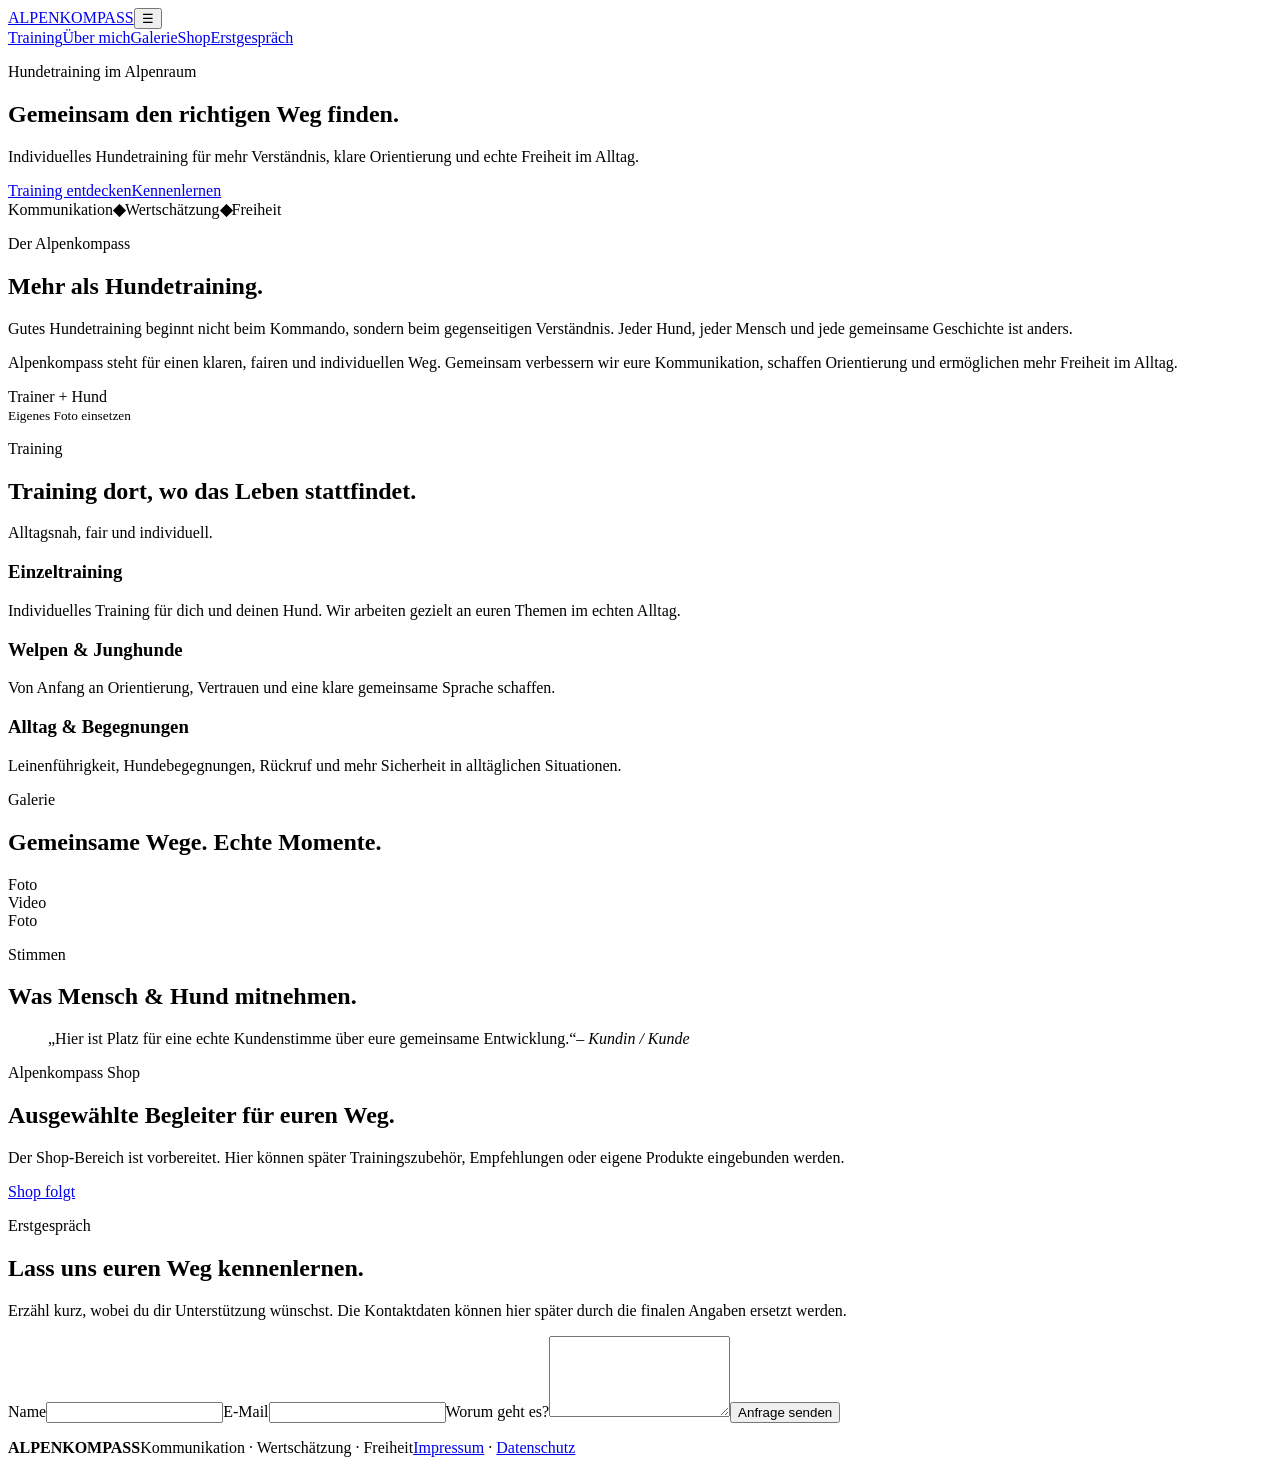
==== index.html @ e0ca1b4e "Initial Alpenkompass website" ====
<!doctype html><html lang="de"><head><meta charset="utf-8"><meta name="viewport" content="width=device-width,initial-scale=1"><title>Alpenkompass Hundetraining</title><meta name="description" content="Individuelles Hundetraining im Alpenraum – Kommunikation, Wertschätzung und Freiheit."><link rel="stylesheet" href="css/style.css"></head><body><header><a class="brand" href="#start">ALPENKOMPASS</a><button class="menu" aria-label="Menü">☰</button><nav><a href="#training">Training</a><a href="#ueber">Über mich</a><a href="#galerie">Galerie</a><a href="#shop">Shop</a><a class="navcta" href="#kontakt">Erstgespräch</a></nav></header>
<main><section class="hero" id="start"><div><p class="eyebrow">Hundetraining im Alpenraum</p><h1>Gemeinsam den richtigen Weg finden.</h1><p>Individuelles Hundetraining für mehr Verständnis, klare Orientierung und echte Freiheit im Alltag.</p><div class="actions"><a class="btn" href="#training">Training entdecken</a><a class="btn ghost" href="#kontakt">Kennenlernen</a></div></div></section>
<section class="values"><span>Kommunikation</span><b>◆</b><span>Wertschätzung</span><b>◆</b><span>Freiheit</span></section>
<section class="intro" id="ueber"><div><p class="eyebrow">Der Alpenkompass</p><h2>Mehr als Hundetraining.</h2><p>Gutes Hundetraining beginnt nicht beim Kommando, sondern beim gegenseitigen Verständnis. Jeder Hund, jeder Mensch und jede gemeinsame Geschichte ist anders.</p><p>Alpenkompass steht für einen klaren, fairen und individuellen Weg. Gemeinsam verbessern wir eure Kommunikation, schaffen Orientierung und ermöglichen mehr Freiheit im Alltag.</p></div><div class="image placeholder">Trainer + Hund<br><small>Eigenes Foto einsetzen</small></div></section>
<section id="training"><p class="eyebrow">Training</p><h2>Training dort, wo das Leben stattfindet.</h2><p class="lead">Alltagsnah, fair und individuell.</p><div class="cards"><article><h3>Einzeltraining</h3><p>Individuelles Training für dich und deinen Hund. Wir arbeiten gezielt an euren Themen im echten Alltag.</p></article><article><h3>Welpen & Junghunde</h3><p>Von Anfang an Orientierung, Vertrauen und eine klare gemeinsame Sprache schaffen.</p></article><article><h3>Alltag & Begegnungen</h3><p>Leinenführigkeit, Hundebegegnungen, Rückruf und mehr Sicherheit in alltäglichen Situationen.</p></article></div></section>
<section id="galerie" class="dark"><p class="eyebrow">Galerie</p><h2>Gemeinsame Wege. Echte Momente.</h2><div class="gallery"><div class="placeholder">Foto</div><div class="placeholder">Video</div><div class="placeholder">Foto</div></div></section>
<section><p class="eyebrow">Stimmen</p><h2>Was Mensch & Hund mitnehmen.</h2><blockquote>„Hier ist Platz für eine echte Kundenstimme über eure gemeinsame Entwicklung.“<cite>– Kundin / Kunde</cite></blockquote></section>
<section id="shop"><p class="eyebrow">Alpenkompass Shop</p><h2>Ausgewählte Begleiter für euren Weg.</h2><p>Der Shop-Bereich ist vorbereitet. Hier können später Trainingszubehör, Empfehlungen oder eigene Produkte eingebunden werden.</p><a class="btn disabled" href="#shop">Shop folgt</a></section>
<section id="kontakt" class="contact"><div><p class="eyebrow">Erstgespräch</p><h2>Lass uns euren Weg kennenlernen.</h2><p>Erzähl kurz, wobei du dir Unterstützung wünschst. Die Kontaktdaten können hier später durch die finalen Angaben ersetzt werden.</p></div><form id="contact-form"><label>Name<input name="name" required></label><label>E-Mail<input name="email" type="email" required></label><label>Worum geht es?<textarea name="message" rows="5" required></textarea></label><button class="btn" type="submit">Anfrage senden</button><p id="form-status"></p></form></section></main>
<footer><strong>ALPENKOMPASS</strong><span>Kommunikation · Wertschätzung · Freiheit</span><span><a href="#">Impressum</a> · <a href="#">Datenschutz</a></span></footer><script src="js/script.js"></script></body></html>
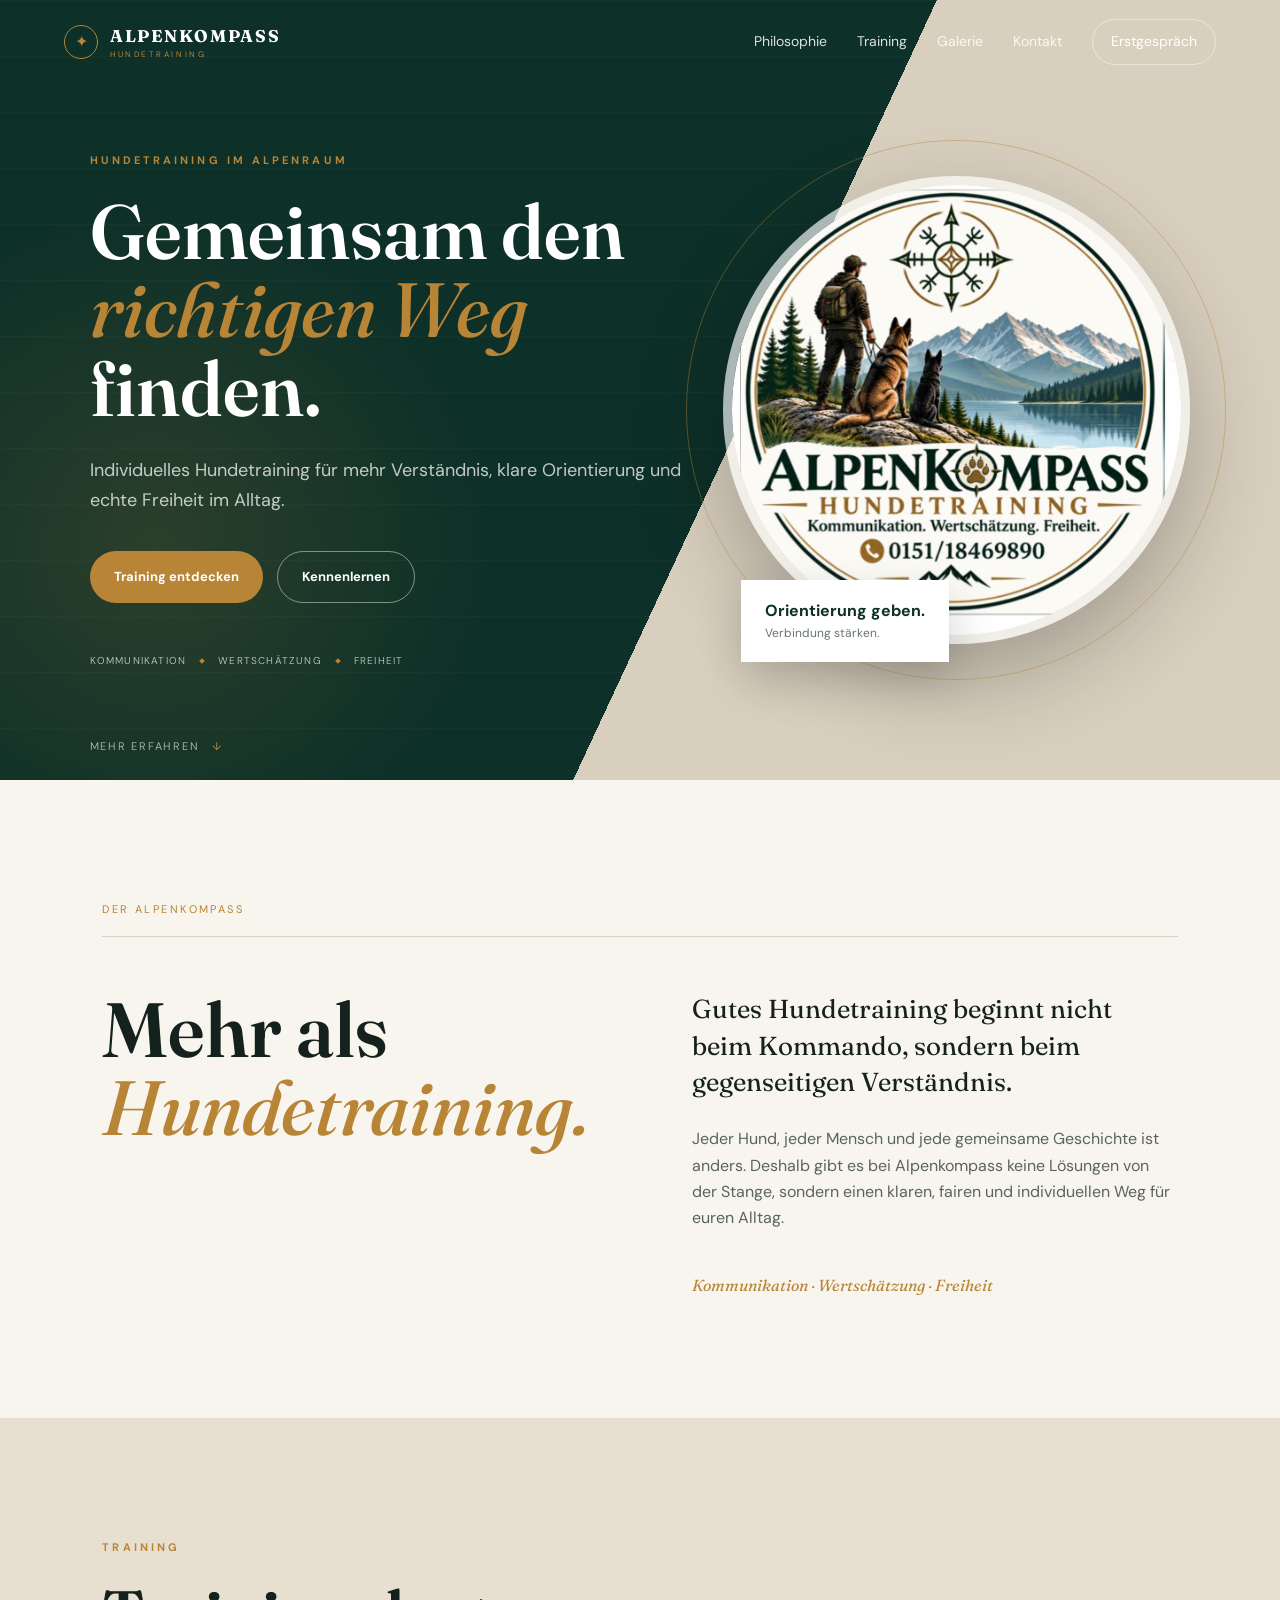
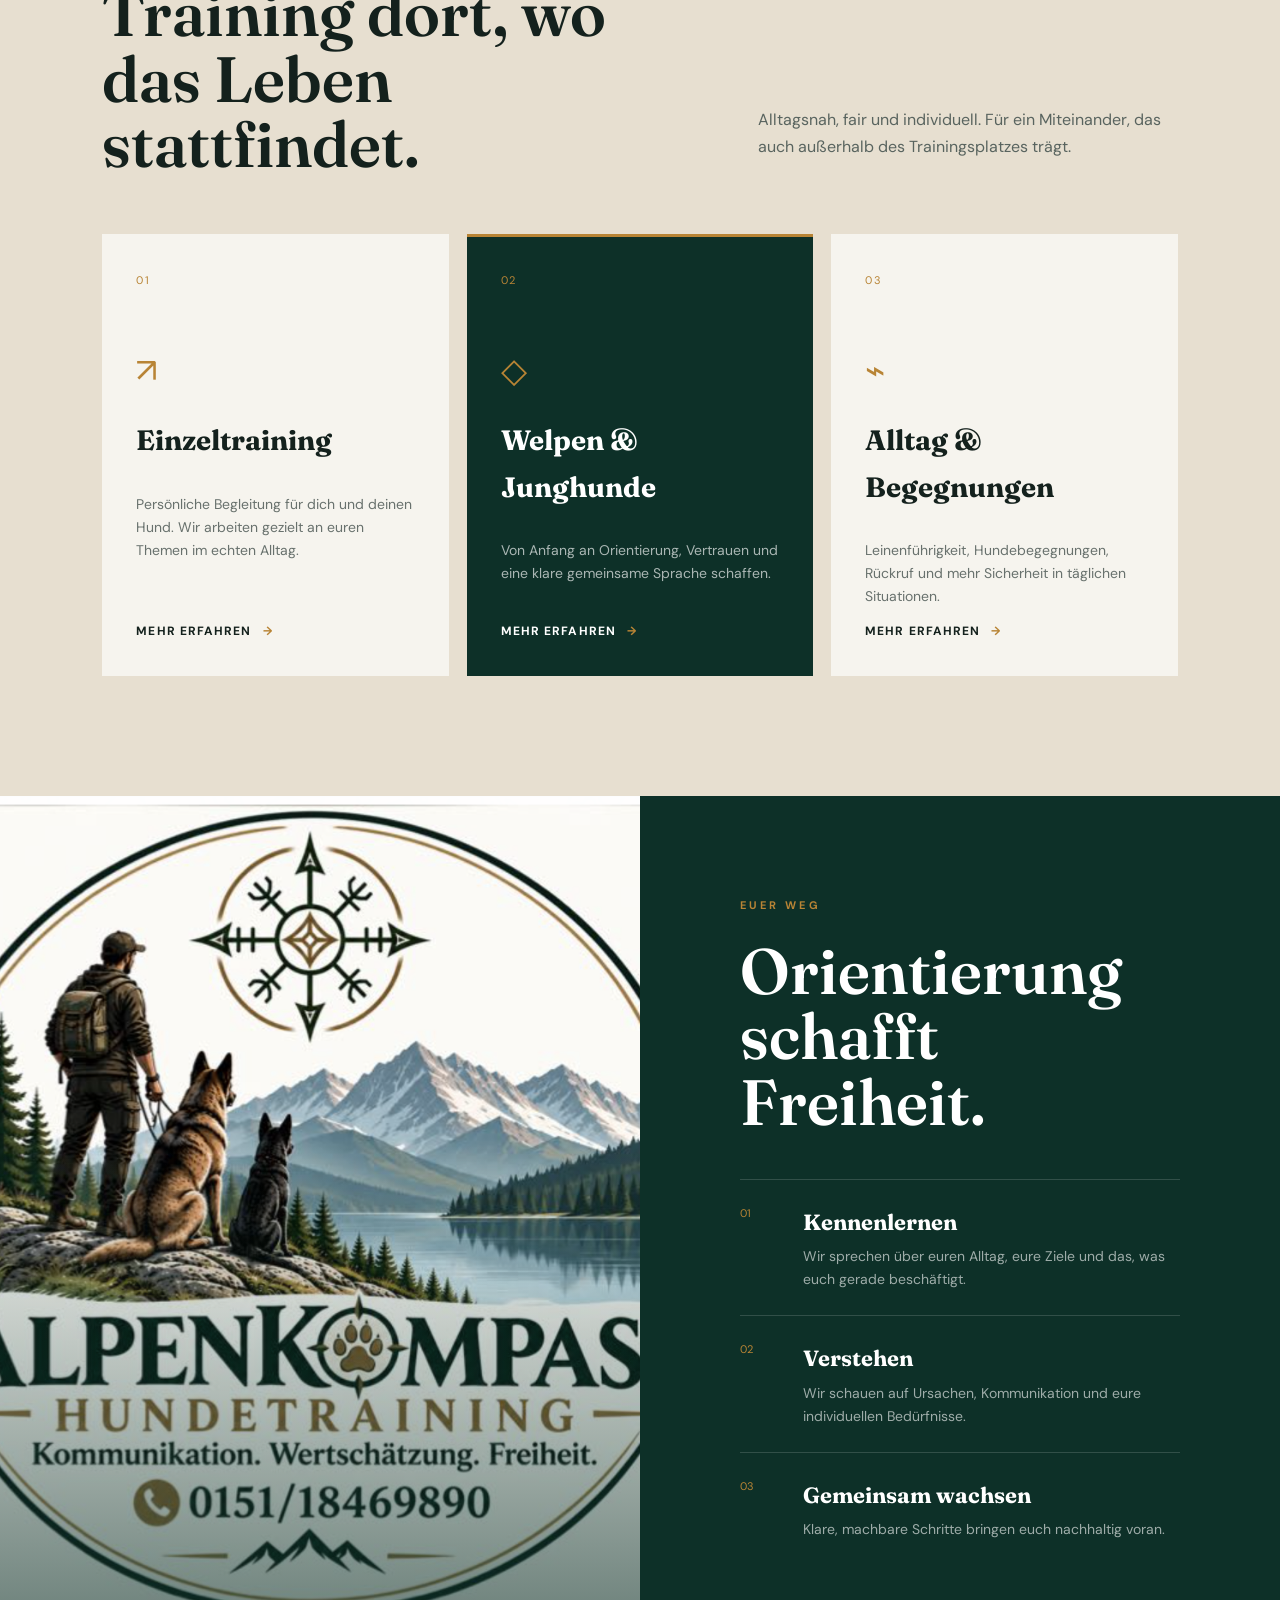
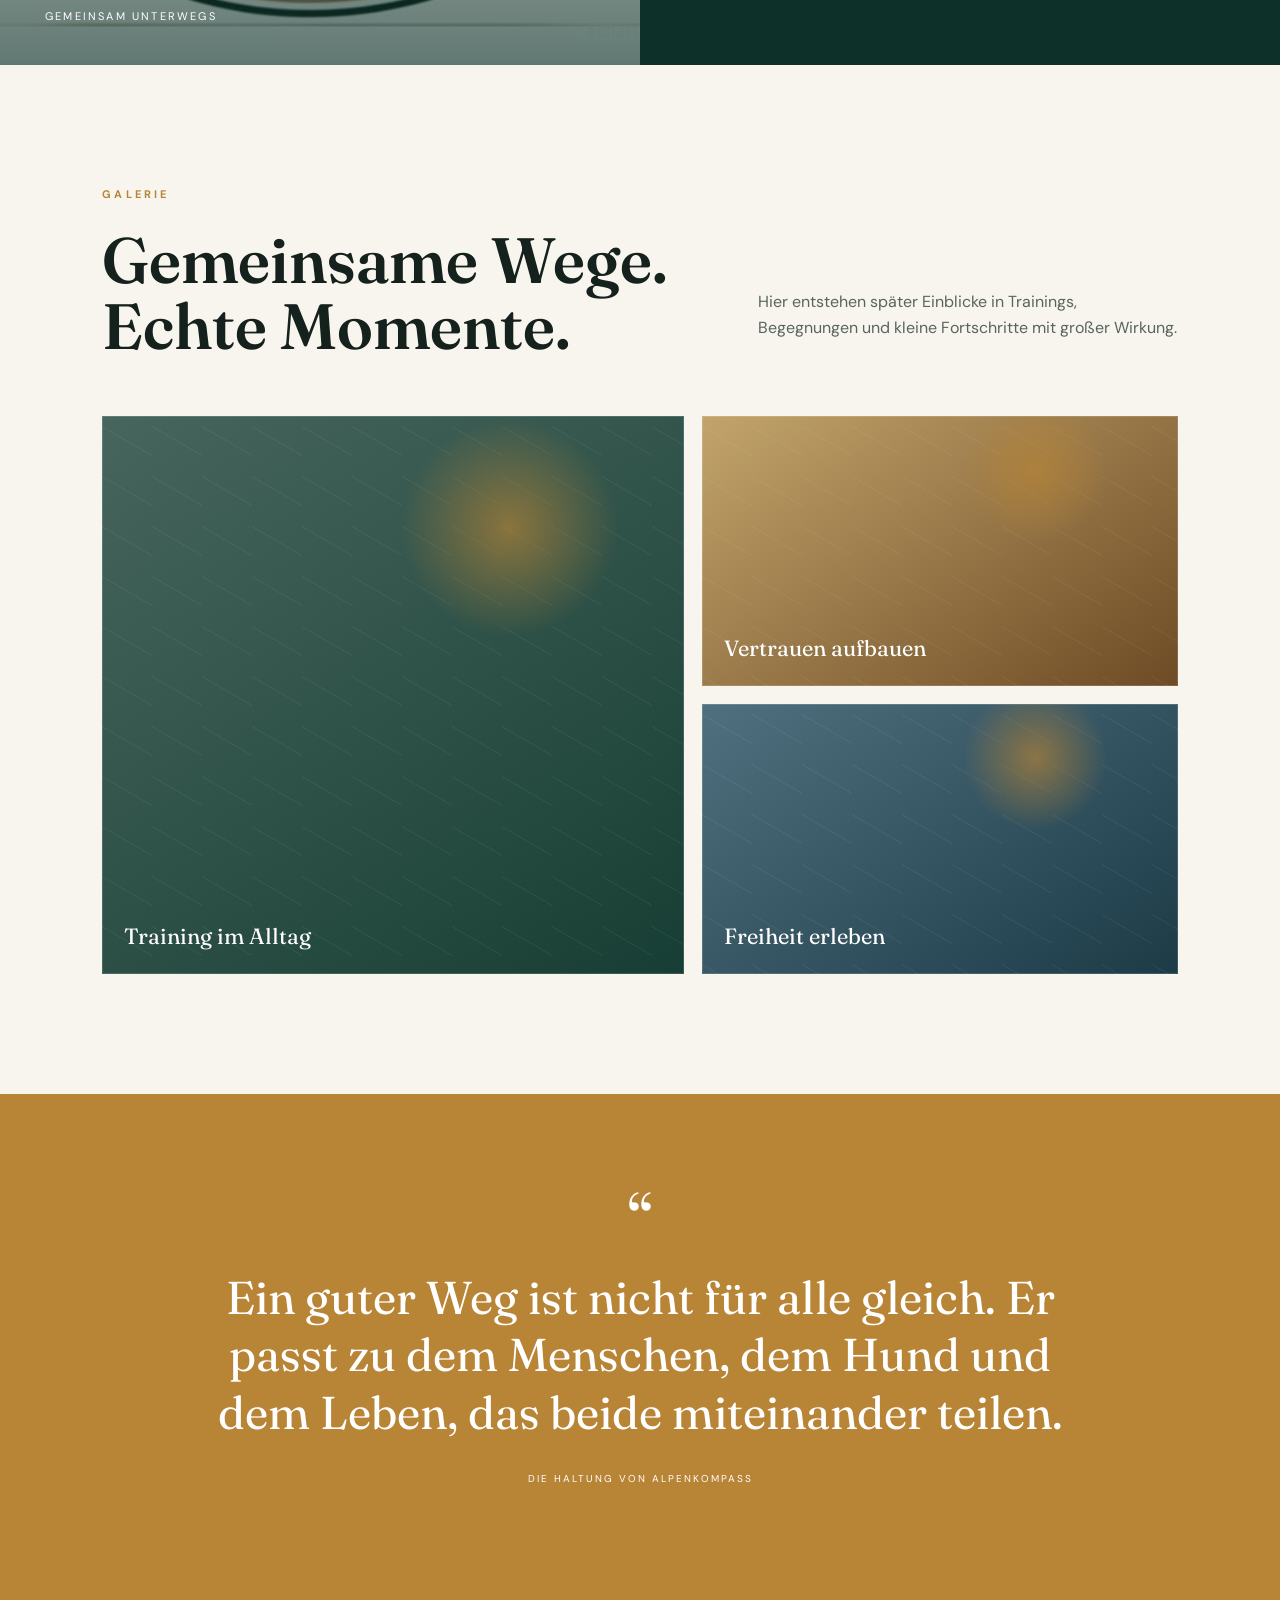
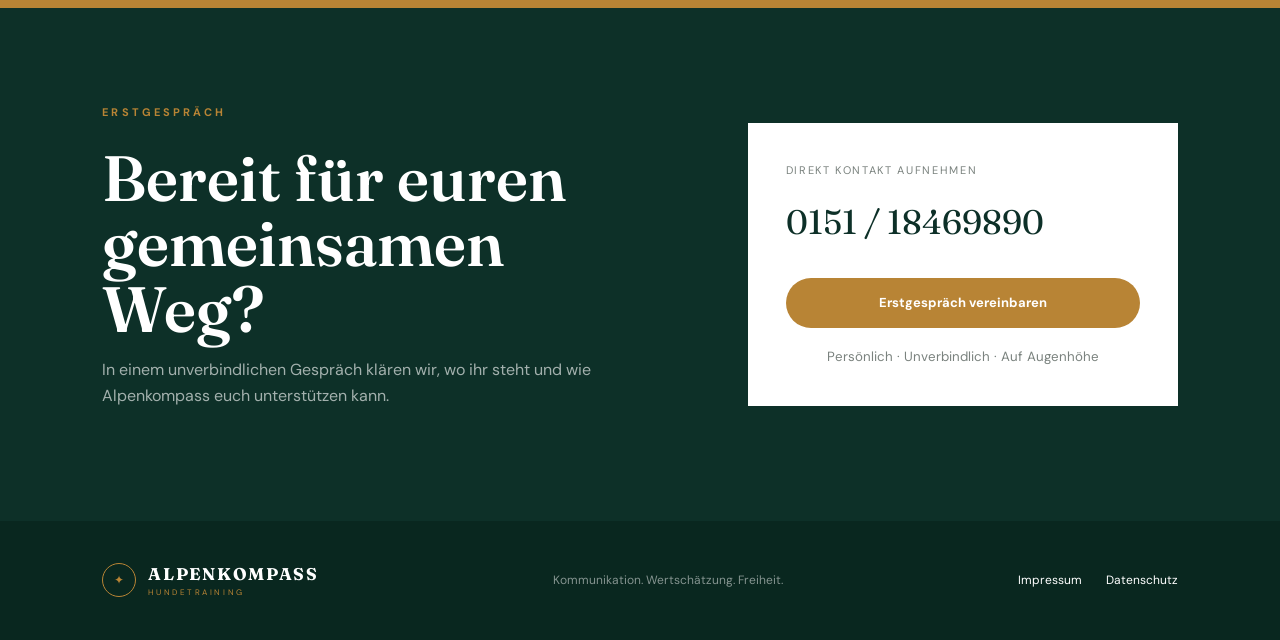
==== commit e17b4d5d: "Redesign Alpenkompass website" ====
--- a/index.html
+++ b/index.html
@@ -1,10 +1,75 @@
-<!doctype html><html lang="de"><head><meta charset="utf-8"><meta name="viewport" content="width=device-width,initial-scale=1"><title>Alpenkompass Hundetraining</title><meta name="description" content="Individuelles Hundetraining im Alpenraum – Kommunikation, Wertschätzung und Freiheit."><link rel="stylesheet" href="css/style.css"></head><body><header><a class="brand" href="#start">ALPENKOMPASS</a><button class="menu" aria-label="Menü">☰</button><nav><a href="#training">Training</a><a href="#ueber">Über mich</a><a href="#galerie">Galerie</a><a href="#shop">Shop</a><a class="navcta" href="#kontakt">Erstgespräch</a></nav></header>
-<main><section class="hero" id="start"><div><p class="eyebrow">Hundetraining im Alpenraum</p><h1>Gemeinsam den richtigen Weg finden.</h1><p>Individuelles Hundetraining für mehr Verständnis, klare Orientierung und echte Freiheit im Alltag.</p><div class="actions"><a class="btn" href="#training">Training entdecken</a><a class="btn ghost" href="#kontakt">Kennenlernen</a></div></div></section>
-<section class="values"><span>Kommunikation</span><b>◆</b><span>Wertschätzung</span><b>◆</b><span>Freiheit</span></section>
-<section class="intro" id="ueber"><div><p class="eyebrow">Der Alpenkompass</p><h2>Mehr als Hundetraining.</h2><p>Gutes Hundetraining beginnt nicht beim Kommando, sondern beim gegenseitigen Verständnis. Jeder Hund, jeder Mensch und jede gemeinsame Geschichte ist anders.</p><p>Alpenkompass steht für einen klaren, fairen und individuellen Weg. Gemeinsam verbessern wir eure Kommunikation, schaffen Orientierung und ermöglichen mehr Freiheit im Alltag.</p></div><div class="image placeholder">Trainer + Hund<br><small>Eigenes Foto einsetzen</small></div></section>
-<section id="training"><p class="eyebrow">Training</p><h2>Training dort, wo das Leben stattfindet.</h2><p class="lead">Alltagsnah, fair und individuell.</p><div class="cards"><article><h3>Einzeltraining</h3><p>Individuelles Training für dich und deinen Hund. Wir arbeiten gezielt an euren Themen im echten Alltag.</p></article><article><h3>Welpen & Junghunde</h3><p>Von Anfang an Orientierung, Vertrauen und eine klare gemeinsame Sprache schaffen.</p></article><article><h3>Alltag & Begegnungen</h3><p>Leinenführigkeit, Hundebegegnungen, Rückruf und mehr Sicherheit in alltäglichen Situationen.</p></article></div></section>
-<section id="galerie" class="dark"><p class="eyebrow">Galerie</p><h2>Gemeinsame Wege. Echte Momente.</h2><div class="gallery"><div class="placeholder">Foto</div><div class="placeholder">Video</div><div class="placeholder">Foto</div></div></section>
-<section><p class="eyebrow">Stimmen</p><h2>Was Mensch & Hund mitnehmen.</h2><blockquote>„Hier ist Platz für eine echte Kundenstimme über eure gemeinsame Entwicklung.“<cite>– Kundin / Kunde</cite></blockquote></section>
-<section id="shop"><p class="eyebrow">Alpenkompass Shop</p><h2>Ausgewählte Begleiter für euren Weg.</h2><p>Der Shop-Bereich ist vorbereitet. Hier können später Trainingszubehör, Empfehlungen oder eigene Produkte eingebunden werden.</p><a class="btn disabled" href="#shop">Shop folgt</a></section>
-<section id="kontakt" class="contact"><div><p class="eyebrow">Erstgespräch</p><h2>Lass uns euren Weg kennenlernen.</h2><p>Erzähl kurz, wobei du dir Unterstützung wünschst. Die Kontaktdaten können hier später durch die finalen Angaben ersetzt werden.</p></div><form id="contact-form"><label>Name<input name="name" required></label><label>E-Mail<input name="email" type="email" required></label><label>Worum geht es?<textarea name="message" rows="5" required></textarea></label><button class="btn" type="submit">Anfrage senden</button><p id="form-status"></p></form></section></main>
-<footer><strong>ALPENKOMPASS</strong><span>Kommunikation · Wertschätzung · Freiheit</span><span><a href="#">Impressum</a> · <a href="#">Datenschutz</a></span></footer><script src="js/script.js"></script></body></html>+<!doctype html>
+<html lang="de">
+<head>
+  <meta charset="utf-8">
+  <meta name="viewport" content="width=device-width, initial-scale=1">
+  <meta name="description" content="Alpenkompass Hundetraining – alltagsnahes, faires und individuelles Hundetraining im Alpenraum.">
+  <title>Alpenkompass Hundetraining</title>
+  <link rel="preconnect" href="https://fonts.googleapis.com">
+  <link rel="preconnect" href="https://fonts.gstatic.com" crossorigin>
+  <link href="https://fonts.googleapis.com/css2?family=DM+Sans:wght@400;500;600;700&family=Fraunces:opsz,wght@9..144,500;9..144,600;9..144,700&display=swap" rel="stylesheet">
+  <link rel="stylesheet" href="style.css">
+</head>
+<body>
+  <header class="site-header" id="top">
+    <a class="brand" href="#top" aria-label="Alpenkompass Startseite">
+      <span class="brand-mark" aria-hidden="true">✦</span>
+      <span><strong>ALPENKOMPASS</strong><small>HUNDETRAINING</small></span>
+    </a>
+    <button class="menu-toggle" aria-expanded="false" aria-controls="main-nav" aria-label="Menü öffnen"><span></span><span></span></button>
+    <nav id="main-nav" class="main-nav" aria-label="Hauptnavigation">
+      <a href="#philosophie">Philosophie</a><a href="#training">Training</a><a href="#momente">Galerie</a><a href="#kontakt">Kontakt</a>
+      <a class="nav-cta" href="#kontakt">Erstgespräch</a>
+    </nav>
+  </header>
+
+  <main>
+    <section class="hero">
+      <div class="hero-copy reveal">
+        <p class="eyebrow">Hundetraining im Alpenraum</p>
+        <h1>Gemeinsam den <em>richtigen Weg</em> finden.</h1>
+        <p class="lead">Individuelles Hundetraining für mehr Verständnis, klare Orientierung und echte Freiheit im Alltag.</p>
+        <div class="hero-actions"><a class="btn btn-primary" href="#training">Training entdecken</a><a class="btn btn-ghost" href="#kontakt">Kennenlernen</a></div>
+        <div class="values"><span>Kommunikation</span><i></i><span>Wertschätzung</span><i></i><span>Freiheit</span></div>
+      </div>
+      <div class="hero-visual reveal">
+        <div class="sun-ring"></div>
+        <img src="assets/alpenkompass-logo.png" alt="Alpenkompass Hundetraining Logo mit Berglandschaft, Mensch und Hunden">
+        <div class="hero-note"><strong>Orientierung geben.</strong><span>Verbindung stärken.</span></div>
+      </div>
+      <a class="scroll-cue" href="#philosophie">Mehr erfahren <span>↓</span></a>
+    </section>
+
+    <section class="statement" id="philosophie">
+      <div class="section-kicker">Der Alpenkompass</div>
+      <div class="statement-grid">
+        <h2>Mehr als<br><em>Hundetraining.</em></h2>
+        <div><p class="large-copy">Gutes Hundetraining beginnt nicht beim Kommando, sondern beim gegenseitigen Verständnis.</p><p>Jeder Hund, jeder Mensch und jede gemeinsame Geschichte ist anders. Deshalb gibt es bei Alpenkompass keine Lösungen von der Stange, sondern einen klaren, fairen und individuellen Weg für euren Alltag.</p><div class="signature">Kommunikation · Wertschätzung · Freiheit</div></div>
+      </div>
+    </section>
+
+    <section class="training" id="training">
+      <div class="section-head"><div><p class="eyebrow">Training</p><h2>Training dort, wo<br>das Leben stattfindet.</h2></div><p>Alltagsnah, fair und individuell. Für ein Miteinander, das auch außerhalb des Trainingsplatzes trägt.</p></div>
+      <div class="cards">
+        <article class="service-card"><span class="card-number">01</span><div class="card-icon">↗</div><h3>Einzeltraining</h3><p>Persönliche Begleitung für dich und deinen Hund. Wir arbeiten gezielt an euren Themen im echten Alltag.</p><a href="#kontakt">Mehr erfahren <span>→</span></a></article>
+        <article class="service-card featured"><span class="card-number">02</span><div class="card-icon">◇</div><h3>Welpen & Junghunde</h3><p>Von Anfang an Orientierung, Vertrauen und eine klare gemeinsame Sprache schaffen.</p><a href="#kontakt">Mehr erfahren <span>→</span></a></article>
+        <article class="service-card"><span class="card-number">03</span><div class="card-icon">⌁</div><h3>Alltag & Begegnungen</h3><p>Leinenführigkeit, Hundebegegnungen, Rückruf und mehr Sicherheit in täglichen Situationen.</p><a href="#kontakt">Mehr erfahren <span>→</span></a></article>
+      </div>
+    </section>
+
+    <section class="journey">
+      <div class="journey-image"><img src="assets/alpenkompass-logo.png" alt="Alpenkompass Motiv"><span>Gemeinsam unterwegs</span></div>
+      <div class="journey-copy"><p class="eyebrow">Euer Weg</p><h2>Orientierung schafft Freiheit.</h2><ol><li><span>01</span><div><strong>Kennenlernen</strong><p>Wir sprechen über euren Alltag, eure Ziele und das, was euch gerade beschäftigt.</p></div></li><li><span>02</span><div><strong>Verstehen</strong><p>Wir schauen auf Ursachen, Kommunikation und eure individuellen Bedürfnisse.</p></div></li><li><span>03</span><div><strong>Gemeinsam wachsen</strong><p>Klare, machbare Schritte bringen euch nachhaltig voran.</p></div></li></ol></div>
+    </section>
+
+    <section class="moments" id="momente"><div class="section-head"><div><p class="eyebrow">Galerie</p><h2>Gemeinsame Wege.<br>Echte Momente.</h2></div><p>Hier entstehen später Einblicke in Trainings, Begegnungen und kleine Fortschritte mit großer Wirkung.</p></div><div class="gallery"><div class="gallery-tile tall"><span>Training im Alltag</span></div><div class="gallery-tile warm"><span>Vertrauen aufbauen</span></div><div class="gallery-tile wide"><span>Freiheit erleben</span></div></div></section>
+
+    <section class="testimonial"><span class="quote-mark">“</span><blockquote>Ein guter Weg ist nicht für alle gleich. Er passt zu dem Menschen, dem Hund und dem Leben, das beide miteinander teilen.</blockquote><p>Die Haltung von Alpenkompass</p></section>
+
+    <section class="contact" id="kontakt"><div><p class="eyebrow">Erstgespräch</p><h2>Bereit für euren<br>gemeinsamen Weg?</h2><p>In einem unverbindlichen Gespräch klären wir, wo ihr steht und wie Alpenkompass euch unterstützen kann.</p></div><div class="contact-card"><span>Direkt Kontakt aufnehmen</span><a class="phone" href="tel:+4915118469890">0151 / 18469890</a><a class="btn btn-light" href="tel:+4915118469890">Erstgespräch vereinbaren</a><small>Persönlich · Unverbindlich · Auf Augenhöhe</small></div></section>
+  </main>
+
+  <footer><a class="brand footer-brand" href="#top"><span class="brand-mark">✦</span><span><strong>ALPENKOMPASS</strong><small>HUNDETRAINING</small></span></a><p>Kommunikation. Wertschätzung. Freiheit.</p><div><a href="#">Impressum</a><a href="#">Datenschutz</a></div></footer>
+  <script src="script.js"></script>
+</body>
+</html>
--- a/style.css
+++ b/style.css
@@ -0,0 +1 @@
+:root{--pine:#0d3028;--pine2:#17453a;--gold:#b88435;--sand:#ede5d6;--cream:#f8f5ee;--ink:#14211d;--white:#fff;--serif:"Fraunces",Georgia,serif;--sans:"DM Sans",Arial,sans-serif}*{box-sizing:border-box}html{scroll-behavior:smooth}body{margin:0;color:var(--ink);background:var(--cream);font-family:var(--sans);line-height:1.65}a{color:inherit;text-decoration:none}img{max-width:100%;display:block}.site-header{height:84px;padding:0 clamp(24px,5vw,76px);display:flex;align-items:center;justify-content:space-between;position:absolute;top:0;z-index:20;width:100%;color:var(--white)}.brand{display:flex;align-items:center;gap:12px;line-height:1}.brand-mark{width:34px;height:34px;border:1px solid currentColor;border-radius:50%;display:grid;place-items:center;color:var(--gold)}.brand strong{display:block;font-family:var(--serif);letter-spacing:.1em;font-size:17px}.brand small{display:block;letter-spacing:.32em;font-size:8px;margin-top:6px;color:var(--gold)}.main-nav{display:flex;align-items:center;gap:30px;font-size:14px}.main-nav>a:not(.nav-cta){opacity:.85}.main-nav>a:hover{opacity:1}.nav-cta{border:1px solid rgba(255,255,255,.45);border-radius:99px;padding:10px 18px}.menu-toggle{display:none}.hero{min-height:780px;background:linear-gradient(115deg,var(--pine) 0 57%,#d8cfbe 57% 100%);position:relative;display:grid;grid-template-columns:1.15fr .85fr;align-items:center;padding:130px clamp(24px,7vw,110px) 90px;color:#fff;overflow:hidden}.hero:before{content:"";position:absolute;inset:0;background:radial-gradient(circle at 12% 70%,rgba(184,132,53,.18),transparent 27%),linear-gradient(rgba(255,255,255,.025) 1px,transparent 1px);background-size:auto,100% 56px}.hero-copy{position:relative;z-index:2;max-width:720px}.eyebrow{text-transform:uppercase;letter-spacing:.28em;font-weight:700;font-size:11px;color:var(--gold);margin:0 0 24px}.hero h1,.statement h2,.training h2,.journey h2,.moments h2,.contact h2{font-family:var(--serif);font-weight:600;line-height:1.02;margin:0}.hero h1{font-size:clamp(52px,6vw,88px);max-width:760px}.hero h1 em,.statement h2 em{color:var(--gold);font-style:italic;font-weight:500}.lead{font-size:18px;max-width:600px;color:rgba(255,255,255,.74);margin:28px 0 36px}.hero-actions{display:flex;gap:14px}.btn{display:inline-flex;align-items:center;justify-content:center;padding:14px 24px;border-radius:99px;font-weight:700;font-size:13px;transition:.25s}.btn:hover{transform:translateY(-2px)}.btn-primary{background:var(--gold);color:#fff}.btn-ghost{border:1px solid rgba(255,255,255,.45)}.values{display:flex;align-items:center;gap:14px;margin-top:50px;text-transform:uppercase;letter-spacing:.12em;font-size:10px;color:rgba(255,255,255,.65)}.values i{width:4px;height:4px;background:var(--gold);transform:rotate(45deg)}.hero-visual{position:relative;z-index:2;display:grid;place-items:center}.hero-visual img{width:min(470px,42vw);aspect-ratio:1;object-fit:cover;border-radius:50%;border:9px solid rgba(255,255,255,.65);box-shadow:0 35px 90px rgba(0,0,0,.25)}.sun-ring{position:absolute;width:540px;height:540px;border:1px solid rgba(184,132,53,.42);border-radius:50%}.hero-note{position:absolute;bottom:-18px;left:4%;background:#fff;color:var(--pine);padding:18px 24px;box-shadow:0 18px 45px rgba(0,0,0,.18)}.hero-note strong,.hero-note span{display:block}.hero-note span{font-size:12px;color:#69766f}.scroll-cue{position:absolute;bottom:25px;left:7vw;font-size:11px;text-transform:uppercase;letter-spacing:.16em;color:rgba(255,255,255,.6)}.scroll-cue span{color:var(--gold);margin-left:8px}.statement,.training,.moments{padding:120px clamp(24px,8vw,128px)}.section-kicker{font-size:11px;text-transform:uppercase;letter-spacing:.22em;color:var(--gold);border-bottom:1px solid #d9d1c3;padding-bottom:18px;margin-bottom:54px}.statement-grid{display:grid;grid-template-columns:1fr 1fr;gap:8vw}.statement h2{font-size:clamp(46px,6vw,78px)}.large-copy{font-family:var(--serif);font-size:26px;line-height:1.4;margin-top:0}.statement-grid>div>p:not(.large-copy){color:#59645f;max-width:620px}.signature{margin-top:40px;color:var(--gold);font-family:var(--serif);font-style:italic}.training{background:#e7dfd0}.section-head{display:flex;justify-content:space-between;align-items:end;gap:50px;margin-bottom:58px}.section-head h2{font-size:clamp(42px,5vw,70px)}.section-head>p{max-width:420px;color:#59645f}.cards{display:grid;grid-template-columns:repeat(3,1fr);gap:18px}.service-card{min-height:390px;background:rgba(255,255,255,.65);padding:34px;display:flex;flex-direction:column;border-top:3px solid transparent;transition:.3s}.service-card:hover{transform:translateY(-7px);box-shadow:0 24px 55px rgba(24,49,41,.1)}.service-card.featured{background:var(--pine);color:#fff;border-color:var(--gold)}.card-number{font-size:11px;color:var(--gold);letter-spacing:.15em}.card-icon{font-size:34px;margin:54px 0 18px;color:var(--gold)}.service-card h3{font-family:var(--serif);font-size:28px;margin:0 0 15px}.service-card p{font-size:14px;color:#68716d}.featured p{color:rgba(255,255,255,.65)}.service-card a{margin-top:auto;font-weight:700;font-size:12px;text-transform:uppercase;letter-spacing:.09em}.service-card a span{color:var(--gold);margin-left:7px}.journey{display:grid;grid-template-columns:1fr 1fr;background:var(--pine);color:#fff}.journey-image{min-height:720px;position:relative;overflow:hidden}.journey-image:after{content:"";position:absolute;inset:0;background:linear-gradient(0deg,rgba(13,48,40,.65),transparent 60%)}.journey-image img{width:100%;height:100%;object-fit:cover;filter:saturate(.75)}.journey-image span{position:absolute;z-index:2;bottom:40px;left:45px;text-transform:uppercase;letter-spacing:.2em;font-size:11px}.journey-copy{padding:100px clamp(35px,8vw,100px)}.journey h2{font-size:clamp(44px,5vw,68px);margin-bottom:45px}.journey ol{list-style:none;padding:0;margin:0}.journey li{display:grid;grid-template-columns:48px 1fr;gap:15px;padding:24px 0;border-top:1px solid rgba(255,255,255,.15)}.journey li>span{color:var(--gold);font-size:11px}.journey li strong{font-family:var(--serif);font-size:22px}.journey li p{color:rgba(255,255,255,.6);font-size:14px;margin:5px 0 0}.gallery{display:grid;grid-template-columns:1.1fr .9fr;grid-template-rows:270px 270px;gap:18px}.gallery-tile{position:relative;overflow:hidden;background:linear-gradient(145deg,#47665d,#173e34);box-shadow:inset 0 0 0 1px rgba(255,255,255,.15)}.gallery-tile:before{content:"";position:absolute;inset:0;background:radial-gradient(circle at 70% 20%,rgba(184,132,53,.65),transparent 18%),linear-gradient(30deg,transparent 49%,rgba(255,255,255,.08) 50%,transparent 51%);background-size:auto,50px 50px}.gallery-tile.tall{grid-row:1/3}.gallery-tile.warm{background:linear-gradient(145deg,#c2a46b,#6d4b25)}.gallery-tile.wide{background:linear-gradient(145deg,#51707f,#1c3b47)}.gallery-tile span{position:absolute;bottom:20px;left:22px;color:#fff;font-family:var(--serif);font-size:22px}.testimonial{padding:110px 16vw;text-align:center;background:var(--gold);color:#fff}.quote-mark{display:block;font-family:var(--serif);font-size:70px;line-height:.5}.testimonial blockquote{font-family:var(--serif);font-size:clamp(28px,4vw,46px);line-height:1.25;margin:30px auto;max-width:1000px}.testimonial p{text-transform:uppercase;letter-spacing:.2em;font-size:10px}.contact{background:var(--pine);color:#fff;padding:95px clamp(24px,8vw,128px);display:grid;grid-template-columns:1fr 430px;gap:8vw;align-items:center}.contact h2{font-size:clamp(44px,5vw,70px)}.contact>div>p:last-child{color:rgba(255,255,255,.62);max-width:550px}.contact-card{background:#fff;color:var(--pine);padding:38px}.contact-card>span,.contact-card small{display:block}.contact-card>span{font-size:11px;text-transform:uppercase;letter-spacing:.15em;color:#7a827e}.phone{font-family:var(--serif);font-size:34px;display:block;margin:15px 0 28px}.btn-light{background:var(--gold);color:#fff;width:100%}.contact-card small{text-align:center;margin-top:18px;color:#7a827e}footer{padding:38px clamp(24px,8vw,128px);display:flex;align-items:center;justify-content:space-between;background:#09271f;color:#fff;font-size:12px}.footer-brand{color:#fff}footer>p{color:rgba(255,255,255,.5)}footer>div{display:flex;gap:24px}.reveal{opacity:0;transform:translateY(24px);transition:.8s ease}.reveal.visible{opacity:1;transform:none}@media(max-width:900px){.site-header{position:absolute}.main-nav{position:absolute;top:75px;left:20px;right:20px;background:#fff;color:var(--pine);padding:24px;display:none;flex-direction:column;align-items:flex-start;box-shadow:0 15px 40px rgba(0,0,0,.2)}.main-nav.open{display:flex}.menu-toggle{display:block;background:transparent;border:0;width:42px;height:42px}.menu-toggle span{display:block;height:2px;background:#fff;margin:8px}.hero{grid-template-columns:1fr;background:var(--pine);padding-top:130px}.hero-visual{margin-top:70px}.hero-visual img{width:min(420px,85vw)}.sun-ring{width:95vw;height:95vw}.statement-grid,.journey,.contact{grid-template-columns:1fr}.cards{grid-template-columns:1fr}.section-head{display:block}.journey-image{min-height:480px}.contact-card{max-width:500px}.gallery{grid-template-columns:1fr;grid-template-rows:300px 220px 220px}.gallery-tile.tall{grid-row:auto}footer{flex-direction:column;gap:22px;text-align:center}}@media(max-width:560px){.hero{min-height:auto}.hero h1{font-size:48px}.hero-actions{flex-direction:column;align-items:stretch}.values{flex-wrap:wrap}.values i{display:none}.statement,.training,.moments{padding:80px 22px}.statement-grid{gap:35px}.service-card{min-height:350px}.journey-copy{padding:80px 24px}.contact{padding:80px 22px}.phone{font-size:28px}.hero-note{left:0}.hero-visual img{border-width:6px}footer>p{display:none}}
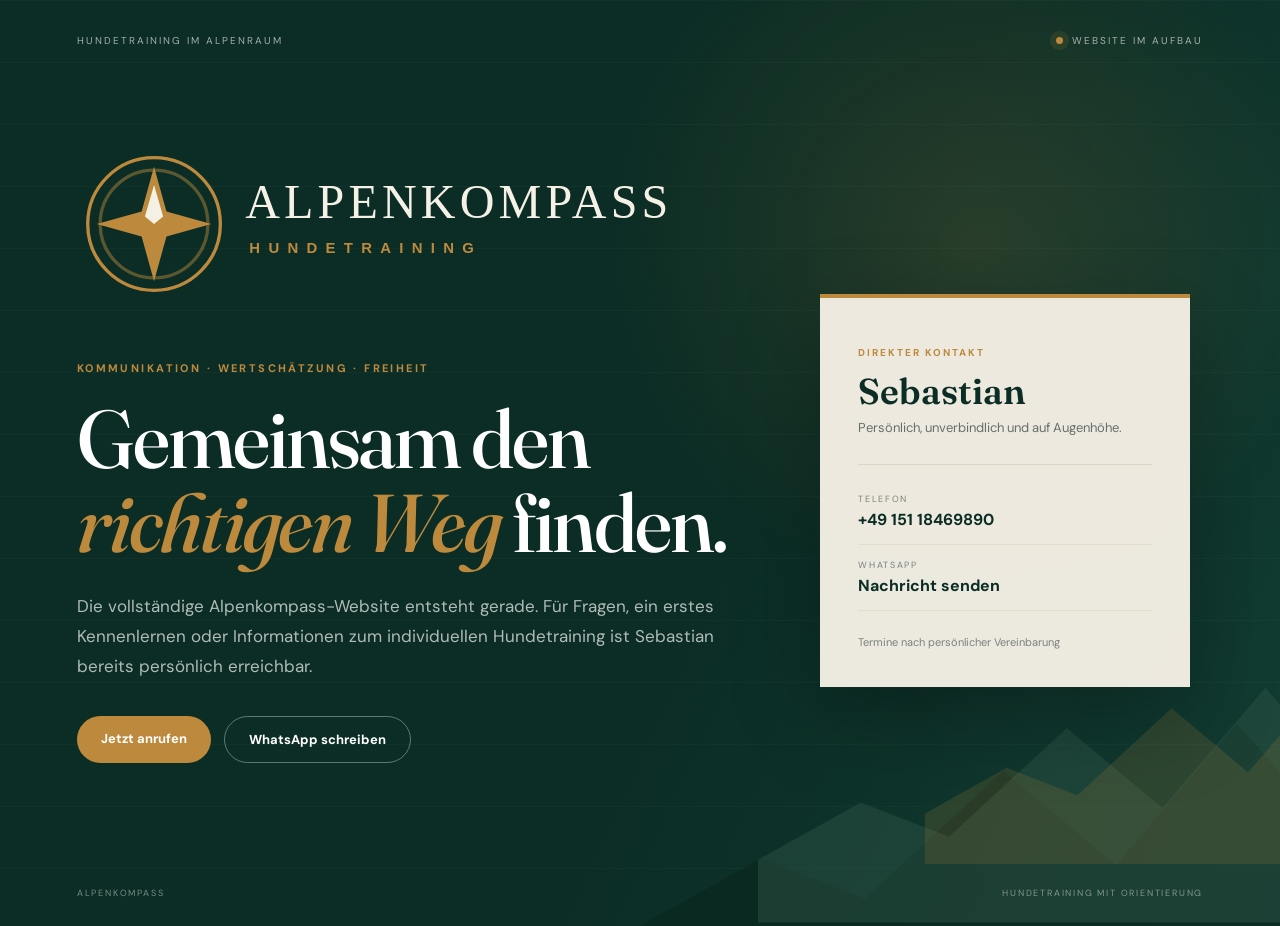
==== commit 9df19a10: "Publish Alpenkompass temporary landing page" ====
--- a/index.html
+++ b/index.html
@@ -2,74 +2,45 @@
 <html lang="de">
 <head>
   <meta charset="utf-8">
-  <meta name="viewport" content="width=device-width, initial-scale=1">
-  <meta name="description" content="Alpenkompass Hundetraining – alltagsnahes, faires und individuelles Hundetraining im Alpenraum.">
+  <meta name="viewport" content="width=device-width,initial-scale=1">
+  <meta name="description" content="Alpenkompass Hundetraining. Gemeinsam den richtigen Weg finden.">
+  <meta name="theme-color" content="#0d3028">
   <title>Alpenkompass Hundetraining</title>
   <link rel="preconnect" href="https://fonts.googleapis.com">
   <link rel="preconnect" href="https://fonts.gstatic.com" crossorigin>
-  <link href="https://fonts.googleapis.com/css2?family=DM+Sans:wght@400;500;600;700&family=Fraunces:opsz,wght@9..144,500;9..144,600;9..144,700&display=swap" rel="stylesheet">
+  <link href="https://fonts.googleapis.com/css2?family=DM+Sans:wght@400;500;600;700&family=Fraunces:opsz,wght@9..144,500;9..144,600&display=swap" rel="stylesheet">
   <link rel="stylesheet" href="style.css">
 </head>
 <body>
-  <header class="site-header" id="top">
-    <a class="brand" href="#top" aria-label="Alpenkompass Startseite">
-      <span class="brand-mark" aria-hidden="true">✦</span>
-      <span><strong>ALPENKOMPASS</strong><small>HUNDETRAINING</small></span>
-    </a>
-    <button class="menu-toggle" aria-expanded="false" aria-controls="main-nav" aria-label="Menü öffnen"><span></span><span></span></button>
-    <nav id="main-nav" class="main-nav" aria-label="Hauptnavigation">
-      <a href="#philosophie">Philosophie</a><a href="#training">Training</a><a href="#momente">Galerie</a><a href="#kontakt">Kontakt</a>
-      <a class="nav-cta" href="#kontakt">Erstgespräch</a>
-    </nav>
-  </header>
+  <main class="page-shell">
+    <section class="hero" aria-labelledby="page-title">
+      <div class="top-line"><span>Hundetraining im Alpenraum</span><span class="status"><i></i> Website im Aufbau</span></div>
 
-  <main>
-    <section class="hero">
-      <div class="hero-copy reveal">
-        <p class="eyebrow">Hundetraining im Alpenraum</p>
-        <h1>Gemeinsam den <em>richtigen Weg</em> finden.</h1>
-        <p class="lead">Individuelles Hundetraining für mehr Verständnis, klare Orientierung und echte Freiheit im Alltag.</p>
-        <div class="hero-actions"><a class="btn btn-primary" href="#training">Training entdecken</a><a class="btn btn-ghost" href="#kontakt">Kennenlernen</a></div>
-        <div class="values"><span>Kommunikation</span><i></i><span>Wertschätzung</span><i></i><span>Freiheit</span></div>
+      <div class="content">
+        <img class="logo" src="assets/logo.svg" alt="Alpenkompass Hundetraining">
+        <p class="eyebrow">Kommunikation · Wertschätzung · Freiheit</p>
+        <h1 id="page-title">Gemeinsam den<br><em>richtigen Weg</em> finden.</h1>
+        <p class="intro">Die vollständige Alpenkompass-Website entsteht gerade. Für Fragen, ein erstes Kennenlernen oder Informationen zum individuellen Hundetraining ist Sebastian bereits persönlich erreichbar.</p>
+
+        <div class="actions">
+          <a class="button primary" href="tel:+4915118469890">Jetzt anrufen</a>
+          <a class="button secondary" href="https://wa.me/4915118469890" target="_blank" rel="noopener">WhatsApp schreiben</a>
+        </div>
       </div>
-      <div class="hero-visual reveal">
-        <div class="sun-ring"></div>
-        <img src="assets/alpenkompass-logo.png" alt="Alpenkompass Hundetraining Logo mit Berglandschaft, Mensch und Hunden">
-        <div class="hero-note"><strong>Orientierung geben.</strong><span>Verbindung stärken.</span></div>
-      </div>
-      <a class="scroll-cue" href="#philosophie">Mehr erfahren <span>↓</span></a>
+
+      <aside class="contact-card" aria-label="Kontaktdaten">
+        <p class="card-label">Direkter Kontakt</p>
+        <h2>Sebastian</h2>
+        <p class="card-copy">Persönlich, unverbindlich und auf Augenhöhe.</p>
+        <div class="rule"></div>
+        <a class="contact-row" href="tel:+4915118469890"><span>Telefon</span><strong>+49 151 18469890</strong></a>
+        <a class="contact-row" href="https://wa.me/4915118469890" target="_blank" rel="noopener"><span>WhatsApp</span><strong>Nachricht senden</strong></a>
+        <div class="note">Termine nach persönlicher Vereinbarung</div>
+      </aside>
+
+      <div class="landscape" aria-hidden="true"><span class="ridge r1"></span><span class="ridge r2"></span><span class="ridge r3"></span></div>
+      <footer><span>ALPENKOMPASS</span><span>Hundetraining mit Orientierung</span></footer>
     </section>
-
-    <section class="statement" id="philosophie">
-      <div class="section-kicker">Der Alpenkompass</div>
-      <div class="statement-grid">
-        <h2>Mehr als<br><em>Hundetraining.</em></h2>
-        <div><p class="large-copy">Gutes Hundetraining beginnt nicht beim Kommando, sondern beim gegenseitigen Verständnis.</p><p>Jeder Hund, jeder Mensch und jede gemeinsame Geschichte ist anders. Deshalb gibt es bei Alpenkompass keine Lösungen von der Stange, sondern einen klaren, fairen und individuellen Weg für euren Alltag.</p><div class="signature">Kommunikation · Wertschätzung · Freiheit</div></div>
-      </div>
-    </section>
-
-    <section class="training" id="training">
-      <div class="section-head"><div><p class="eyebrow">Training</p><h2>Training dort, wo<br>das Leben stattfindet.</h2></div><p>Alltagsnah, fair und individuell. Für ein Miteinander, das auch außerhalb des Trainingsplatzes trägt.</p></div>
-      <div class="cards">
-        <article class="service-card"><span class="card-number">01</span><div class="card-icon">↗</div><h3>Einzeltraining</h3><p>Persönliche Begleitung für dich und deinen Hund. Wir arbeiten gezielt an euren Themen im echten Alltag.</p><a href="#kontakt">Mehr erfahren <span>→</span></a></article>
-        <article class="service-card featured"><span class="card-number">02</span><div class="card-icon">◇</div><h3>Welpen & Junghunde</h3><p>Von Anfang an Orientierung, Vertrauen und eine klare gemeinsame Sprache schaffen.</p><a href="#kontakt">Mehr erfahren <span>→</span></a></article>
-        <article class="service-card"><span class="card-number">03</span><div class="card-icon">⌁</div><h3>Alltag & Begegnungen</h3><p>Leinenführigkeit, Hundebegegnungen, Rückruf und mehr Sicherheit in täglichen Situationen.</p><a href="#kontakt">Mehr erfahren <span>→</span></a></article>
-      </div>
-    </section>
-
-    <section class="journey">
-      <div class="journey-image"><img src="assets/alpenkompass-logo.png" alt="Alpenkompass Motiv"><span>Gemeinsam unterwegs</span></div>
-      <div class="journey-copy"><p class="eyebrow">Euer Weg</p><h2>Orientierung schafft Freiheit.</h2><ol><li><span>01</span><div><strong>Kennenlernen</strong><p>Wir sprechen über euren Alltag, eure Ziele und das, was euch gerade beschäftigt.</p></div></li><li><span>02</span><div><strong>Verstehen</strong><p>Wir schauen auf Ursachen, Kommunikation und eure individuellen Bedürfnisse.</p></div></li><li><span>03</span><div><strong>Gemeinsam wachsen</strong><p>Klare, machbare Schritte bringen euch nachhaltig voran.</p></div></li></ol></div>
-    </section>
-
-    <section class="moments" id="momente"><div class="section-head"><div><p class="eyebrow">Galerie</p><h2>Gemeinsame Wege.<br>Echte Momente.</h2></div><p>Hier entstehen später Einblicke in Trainings, Begegnungen und kleine Fortschritte mit großer Wirkung.</p></div><div class="gallery"><div class="gallery-tile tall"><span>Training im Alltag</span></div><div class="gallery-tile warm"><span>Vertrauen aufbauen</span></div><div class="gallery-tile wide"><span>Freiheit erleben</span></div></div></section>
-
-    <section class="testimonial"><span class="quote-mark">“</span><blockquote>Ein guter Weg ist nicht für alle gleich. Er passt zu dem Menschen, dem Hund und dem Leben, das beide miteinander teilen.</blockquote><p>Die Haltung von Alpenkompass</p></section>
-
-    <section class="contact" id="kontakt"><div><p class="eyebrow">Erstgespräch</p><h2>Bereit für euren<br>gemeinsamen Weg?</h2><p>In einem unverbindlichen Gespräch klären wir, wo ihr steht und wie Alpenkompass euch unterstützen kann.</p></div><div class="contact-card"><span>Direkt Kontakt aufnehmen</span><a class="phone" href="tel:+4915118469890">0151 / 18469890</a><a class="btn btn-light" href="tel:+4915118469890">Erstgespräch vereinbaren</a><small>Persönlich · Unverbindlich · Auf Augenhöhe</small></div></section>
   </main>
-
-  <footer><a class="brand footer-brand" href="#top"><span class="brand-mark">✦</span><span><strong>ALPENKOMPASS</strong><small>HUNDETRAINING</small></span></a><p>Kommunikation. Wertschätzung. Freiheit.</p><div><a href="#">Impressum</a><a href="#">Datenschutz</a></div></footer>
-  <script src="script.js"></script>
 </body>
 </html>
--- a/style.css
+++ b/style.css
@@ -1 +1 @@
-:root{--pine:#0d3028;--pine2:#17453a;--gold:#b88435;--sand:#ede5d6;--cream:#f8f5ee;--ink:#14211d;--white:#fff;--serif:"Fraunces",Georgia,serif;--sans:"DM Sans",Arial,sans-serif}*{box-sizing:border-box}html{scroll-behavior:smooth}body{margin:0;color:var(--ink);background:var(--cream);font-family:var(--sans);line-height:1.65}a{color:inherit;text-decoration:none}img{max-width:100%;display:block}.site-header{height:84px;padding:0 clamp(24px,5vw,76px);display:flex;align-items:center;justify-content:space-between;position:absolute;top:0;z-index:20;width:100%;color:var(--white)}.brand{display:flex;align-items:center;gap:12px;line-height:1}.brand-mark{width:34px;height:34px;border:1px solid currentColor;border-radius:50%;display:grid;place-items:center;color:var(--gold)}.brand strong{display:block;font-family:var(--serif);letter-spacing:.1em;font-size:17px}.brand small{display:block;letter-spacing:.32em;font-size:8px;margin-top:6px;color:var(--gold)}.main-nav{display:flex;align-items:center;gap:30px;font-size:14px}.main-nav>a:not(.nav-cta){opacity:.85}.main-nav>a:hover{opacity:1}.nav-cta{border:1px solid rgba(255,255,255,.45);border-radius:99px;padding:10px 18px}.menu-toggle{display:none}.hero{min-height:780px;background:linear-gradient(115deg,var(--pine) 0 57%,#d8cfbe 57% 100%);position:relative;display:grid;grid-template-columns:1.15fr .85fr;align-items:center;padding:130px clamp(24px,7vw,110px) 90px;color:#fff;overflow:hidden}.hero:before{content:"";position:absolute;inset:0;background:radial-gradient(circle at 12% 70%,rgba(184,132,53,.18),transparent 27%),linear-gradient(rgba(255,255,255,.025) 1px,transparent 1px);background-size:auto,100% 56px}.hero-copy{position:relative;z-index:2;max-width:720px}.eyebrow{text-transform:uppercase;letter-spacing:.28em;font-weight:700;font-size:11px;color:var(--gold);margin:0 0 24px}.hero h1,.statement h2,.training h2,.journey h2,.moments h2,.contact h2{font-family:var(--serif);font-weight:600;line-height:1.02;margin:0}.hero h1{font-size:clamp(52px,6vw,88px);max-width:760px}.hero h1 em,.statement h2 em{color:var(--gold);font-style:italic;font-weight:500}.lead{font-size:18px;max-width:600px;color:rgba(255,255,255,.74);margin:28px 0 36px}.hero-actions{display:flex;gap:14px}.btn{display:inline-flex;align-items:center;justify-content:center;padding:14px 24px;border-radius:99px;font-weight:700;font-size:13px;transition:.25s}.btn:hover{transform:translateY(-2px)}.btn-primary{background:var(--gold);color:#fff}.btn-ghost{border:1px solid rgba(255,255,255,.45)}.values{display:flex;align-items:center;gap:14px;margin-top:50px;text-transform:uppercase;letter-spacing:.12em;font-size:10px;color:rgba(255,255,255,.65)}.values i{width:4px;height:4px;background:var(--gold);transform:rotate(45deg)}.hero-visual{position:relative;z-index:2;display:grid;place-items:center}.hero-visual img{width:min(470px,42vw);aspect-ratio:1;object-fit:cover;border-radius:50%;border:9px solid rgba(255,255,255,.65);box-shadow:0 35px 90px rgba(0,0,0,.25)}.sun-ring{position:absolute;width:540px;height:540px;border:1px solid rgba(184,132,53,.42);border-radius:50%}.hero-note{position:absolute;bottom:-18px;left:4%;background:#fff;color:var(--pine);padding:18px 24px;box-shadow:0 18px 45px rgba(0,0,0,.18)}.hero-note strong,.hero-note span{display:block}.hero-note span{font-size:12px;color:#69766f}.scroll-cue{position:absolute;bottom:25px;left:7vw;font-size:11px;text-transform:uppercase;letter-spacing:.16em;color:rgba(255,255,255,.6)}.scroll-cue span{color:var(--gold);margin-left:8px}.statement,.training,.moments{padding:120px clamp(24px,8vw,128px)}.section-kicker{font-size:11px;text-transform:uppercase;letter-spacing:.22em;color:var(--gold);border-bottom:1px solid #d9d1c3;padding-bottom:18px;margin-bottom:54px}.statement-grid{display:grid;grid-template-columns:1fr 1fr;gap:8vw}.statement h2{font-size:clamp(46px,6vw,78px)}.large-copy{font-family:var(--serif);font-size:26px;line-height:1.4;margin-top:0}.statement-grid>div>p:not(.large-copy){color:#59645f;max-width:620px}.signature{margin-top:40px;color:var(--gold);font-family:var(--serif);font-style:italic}.training{background:#e7dfd0}.section-head{display:flex;justify-content:space-between;align-items:end;gap:50px;margin-bottom:58px}.section-head h2{font-size:clamp(42px,5vw,70px)}.section-head>p{max-width:420px;color:#59645f}.cards{display:grid;grid-template-columns:repeat(3,1fr);gap:18px}.service-card{min-height:390px;background:rgba(255,255,255,.65);padding:34px;display:flex;flex-direction:column;border-top:3px solid transparent;transition:.3s}.service-card:hover{transform:translateY(-7px);box-shadow:0 24px 55px rgba(24,49,41,.1)}.service-card.featured{background:var(--pine);color:#fff;border-color:var(--gold)}.card-number{font-size:11px;color:var(--gold);letter-spacing:.15em}.card-icon{font-size:34px;margin:54px 0 18px;color:var(--gold)}.service-card h3{font-family:var(--serif);font-size:28px;margin:0 0 15px}.service-card p{font-size:14px;color:#68716d}.featured p{color:rgba(255,255,255,.65)}.service-card a{margin-top:auto;font-weight:700;font-size:12px;text-transform:uppercase;letter-spacing:.09em}.service-card a span{color:var(--gold);margin-left:7px}.journey{display:grid;grid-template-columns:1fr 1fr;background:var(--pine);color:#fff}.journey-image{min-height:720px;position:relative;overflow:hidden}.journey-image:after{content:"";position:absolute;inset:0;background:linear-gradient(0deg,rgba(13,48,40,.65),transparent 60%)}.journey-image img{width:100%;height:100%;object-fit:cover;filter:saturate(.75)}.journey-image span{position:absolute;z-index:2;bottom:40px;left:45px;text-transform:uppercase;letter-spacing:.2em;font-size:11px}.journey-copy{padding:100px clamp(35px,8vw,100px)}.journey h2{font-size:clamp(44px,5vw,68px);margin-bottom:45px}.journey ol{list-style:none;padding:0;margin:0}.journey li{display:grid;grid-template-columns:48px 1fr;gap:15px;padding:24px 0;border-top:1px solid rgba(255,255,255,.15)}.journey li>span{color:var(--gold);font-size:11px}.journey li strong{font-family:var(--serif);font-size:22px}.journey li p{color:rgba(255,255,255,.6);font-size:14px;margin:5px 0 0}.gallery{display:grid;grid-template-columns:1.1fr .9fr;grid-template-rows:270px 270px;gap:18px}.gallery-tile{position:relative;overflow:hidden;background:linear-gradient(145deg,#47665d,#173e34);box-shadow:inset 0 0 0 1px rgba(255,255,255,.15)}.gallery-tile:before{content:"";position:absolute;inset:0;background:radial-gradient(circle at 70% 20%,rgba(184,132,53,.65),transparent 18%),linear-gradient(30deg,transparent 49%,rgba(255,255,255,.08) 50%,transparent 51%);background-size:auto,50px 50px}.gallery-tile.tall{grid-row:1/3}.gallery-tile.warm{background:linear-gradient(145deg,#c2a46b,#6d4b25)}.gallery-tile.wide{background:linear-gradient(145deg,#51707f,#1c3b47)}.gallery-tile span{position:absolute;bottom:20px;left:22px;color:#fff;font-family:var(--serif);font-size:22px}.testimonial{padding:110px 16vw;text-align:center;background:var(--gold);color:#fff}.quote-mark{display:block;font-family:var(--serif);font-size:70px;line-height:.5}.testimonial blockquote{font-family:var(--serif);font-size:clamp(28px,4vw,46px);line-height:1.25;margin:30px auto;max-width:1000px}.testimonial p{text-transform:uppercase;letter-spacing:.2em;font-size:10px}.contact{background:var(--pine);color:#fff;padding:95px clamp(24px,8vw,128px);display:grid;grid-template-columns:1fr 430px;gap:8vw;align-items:center}.contact h2{font-size:clamp(44px,5vw,70px)}.contact>div>p:last-child{color:rgba(255,255,255,.62);max-width:550px}.contact-card{background:#fff;color:var(--pine);padding:38px}.contact-card>span,.contact-card small{display:block}.contact-card>span{font-size:11px;text-transform:uppercase;letter-spacing:.15em;color:#7a827e}.phone{font-family:var(--serif);font-size:34px;display:block;margin:15px 0 28px}.btn-light{background:var(--gold);color:#fff;width:100%}.contact-card small{text-align:center;margin-top:18px;color:#7a827e}footer{padding:38px clamp(24px,8vw,128px);display:flex;align-items:center;justify-content:space-between;background:#09271f;color:#fff;font-size:12px}.footer-brand{color:#fff}footer>p{color:rgba(255,255,255,.5)}footer>div{display:flex;gap:24px}.reveal{opacity:0;transform:translateY(24px);transition:.8s ease}.reveal.visible{opacity:1;transform:none}@media(max-width:900px){.site-header{position:absolute}.main-nav{position:absolute;top:75px;left:20px;right:20px;background:#fff;color:var(--pine);padding:24px;display:none;flex-direction:column;align-items:flex-start;box-shadow:0 15px 40px rgba(0,0,0,.2)}.main-nav.open{display:flex}.menu-toggle{display:block;background:transparent;border:0;width:42px;height:42px}.menu-toggle span{display:block;height:2px;background:#fff;margin:8px}.hero{grid-template-columns:1fr;background:var(--pine);padding-top:130px}.hero-visual{margin-top:70px}.hero-visual img{width:min(420px,85vw)}.sun-ring{width:95vw;height:95vw}.statement-grid,.journey,.contact{grid-template-columns:1fr}.cards{grid-template-columns:1fr}.section-head{display:block}.journey-image{min-height:480px}.contact-card{max-width:500px}.gallery{grid-template-columns:1fr;grid-template-rows:300px 220px 220px}.gallery-tile.tall{grid-row:auto}footer{flex-direction:column;gap:22px;text-align:center}}@media(max-width:560px){.hero{min-height:auto}.hero h1{font-size:48px}.hero-actions{flex-direction:column;align-items:stretch}.values{flex-wrap:wrap}.values i{display:none}.statement,.training,.moments{padding:80px 22px}.statement-grid{gap:35px}.service-card{min-height:350px}.journey-copy{padding:80px 24px}.contact{padding:80px 22px}.phone{font-size:28px}.hero-note{left:0}.hero-visual img{border-width:6px}footer>p{display:none}}
+:root{--pine:#0b2d25;--pine2:#123d33;--gold:#bd8a3d;--cream:#f4efe5;--white:#fff;--serif:"Fraunces",Georgia,serif;--sans:"DM Sans",Arial,sans-serif}*{box-sizing:border-box}html,body{margin:0;min-height:100%;background:var(--pine);font-family:var(--sans)}body{color:var(--white)}a{color:inherit;text-decoration:none}.page-shell{min-height:100vh}.hero{min-height:100vh;position:relative;isolation:isolate;overflow:hidden;padding:34px clamp(24px,6vw,90px) 28px;background:radial-gradient(circle at 76% 26%,rgba(189,138,61,.16),transparent 30%),linear-gradient(115deg,#0b2d25 0%,#0b2d25 58%,#123d33 100%)}.hero:before{content:"";position:absolute;inset:0;z-index:-3;background:linear-gradient(rgba(255,255,255,.025) 1px,transparent 1px);background-size:100% 62px}.top-line{display:flex;justify-content:space-between;align-items:center;text-transform:uppercase;letter-spacing:.2em;font-size:10px;color:rgba(255,255,255,.62)}.status{display:flex;gap:9px;align-items:center}.status i{width:7px;height:7px;border-radius:50%;background:var(--gold);box-shadow:0 0 0 6px rgba(189,138,61,.12)}.content{max-width:760px;padding:clamp(70px,10vh,120px) 0 135px;position:relative;z-index:2}.logo{width:min(630px,84vw);height:auto;margin:0 0 45px -10px}.eyebrow{font-size:11px;text-transform:uppercase;letter-spacing:.22em;color:var(--gold);font-weight:700;margin:0 0 22px}h1{font-family:var(--serif);font-weight:500;font-size:clamp(48px,6.4vw,92px);line-height:1.02;letter-spacing:-.025em;margin:0}h1 em{font-weight:500;color:var(--gold)}.intro{max-width:660px;margin:28px 0 35px;color:rgba(255,255,255,.68);font-size:17px;line-height:1.75}.actions{display:flex;gap:13px;flex-wrap:wrap}.button{padding:14px 24px;border-radius:100px;font-size:13px;font-weight:700;transition:.25s ease}.button:hover{transform:translateY(-2px)}.primary{background:var(--gold);color:#fff}.secondary{border:1px solid rgba(255,255,255,.35)}.contact-card{position:absolute;right:clamp(24px,7vw,110px);top:50%;transform:translateY(-43%);width:min(370px,32vw);padding:38px;background:rgba(244,239,229,.97);color:var(--pine);box-shadow:0 30px 80px rgba(0,0,0,.26);z-index:3;border-top:4px solid var(--gold)}.card-label{text-transform:uppercase;letter-spacing:.2em;font-size:10px;color:var(--gold);font-weight:700}.contact-card h2{font-family:var(--serif);font-size:36px;margin:9px 0 6px;font-weight:600}.card-copy{font-size:13px;color:#65706b;margin:0}.rule{height:1px;background:#dcd4c5;margin:28px 0 14px}.contact-row{display:block;padding:14px 0;border-bottom:1px solid #e4ddcf}.contact-row span,.contact-row strong{display:block}.contact-row span{text-transform:uppercase;font-size:9px;letter-spacing:.18em;color:#7b817e}.contact-row strong{font-size:16px;margin-top:4px}.note{margin-top:24px;font-size:11px;color:#7a827e}.landscape{position:absolute;right:-2vw;bottom:0;width:52vw;height:48vh;z-index:-1;opacity:.72}.ridge{position:absolute;bottom:-17%;display:block;width:130%;height:78%;background:#0a281f;clip-path:polygon(0 100%,0 78%,14% 58%,26% 70%,42% 32%,55% 60%,69% 18%,83% 59%,100% 41%,100% 100%)}.r2{bottom:-5%;left:8%;opacity:.5;transform:scale(.85);background:#385c4e}.r3{bottom:2%;left:22%;opacity:.24;transform:scale(.68);background:var(--gold)}footer{position:absolute;bottom:27px;left:clamp(24px,6vw,90px);right:clamp(24px,6vw,90px);display:flex;justify-content:space-between;font-size:9px;text-transform:uppercase;letter-spacing:.2em;color:rgba(255,255,255,.45);z-index:4}@media(max-width:980px){.hero{padding-bottom:38px}.content{padding-bottom:70px}.contact-card{position:relative;right:auto;top:auto;transform:none;width:min(100%,620px);margin:0 0 95px}.landscape{width:100vw;opacity:.4}footer{position:relative;left:auto;right:auto;bottom:auto}}@media(max-width:600px){.hero{padding:24px 20px}.top-line>span:first-child{display:none}.top-line{justify-content:flex-end}.content{padding-top:65px}.logo{width:100%;margin-bottom:34px}h1{font-size:47px}.intro{font-size:15px}.actions{display:grid}.button{text-align:center}.contact-card{padding:28px}.contact-card h2{font-size:30px}footer{gap:30px;line-height:1.6}}
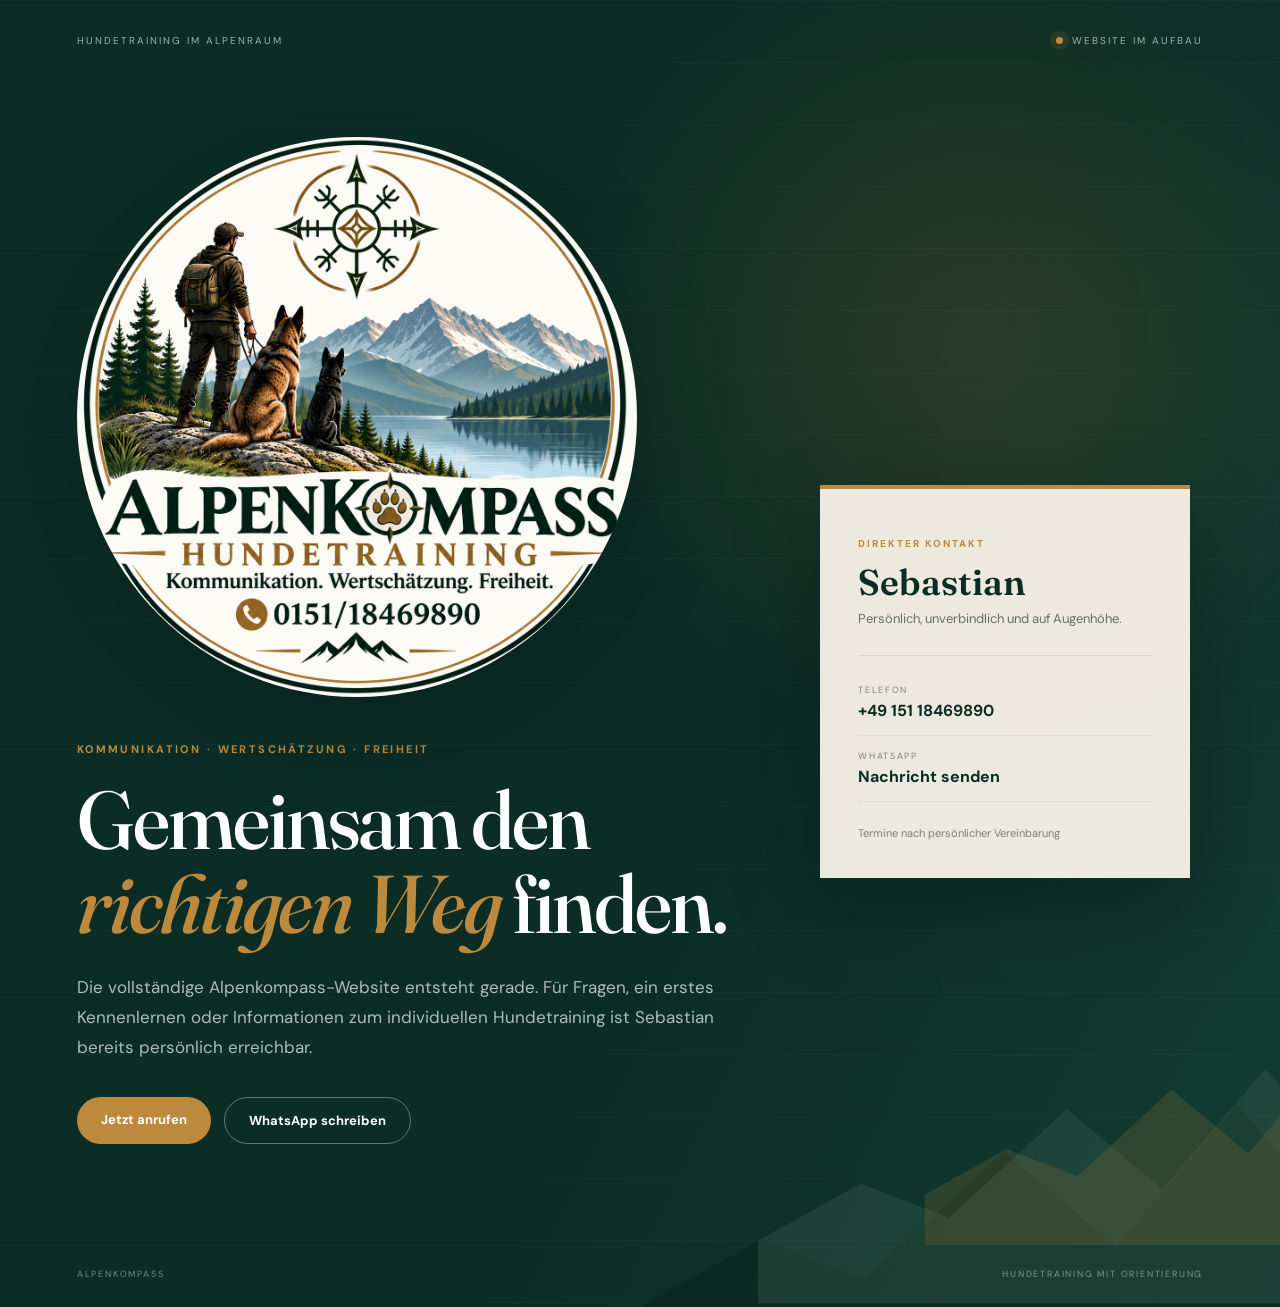
==== commit df45c0d7: "Alpenkompass-Logo" ====
--- a/index.html
+++ b/index.html
@@ -17,7 +17,7 @@
       <div class="top-line"><span>Hundetraining im Alpenraum</span><span class="status"><i></i> Website im Aufbau</span></div>
 
       <div class="content">
-        <img class="logo" src="assets/logo.svg" alt="Alpenkompass Hundetraining">
+        <img class="logo" src="assets/alpenkompass-logo.png" alt="Alpenkompass Hundetraining Logo">
         <p class="eyebrow">Kommunikation · Wertschätzung · Freiheit</p>
         <h1 id="page-title">Gemeinsam den<br><em>richtigen Weg</em> finden.</h1>
         <p class="intro">Die vollständige Alpenkompass-Website entsteht gerade. Für Fragen, ein erstes Kennenlernen oder Informationen zum individuellen Hundetraining ist Sebastian bereits persönlich erreichbar.</p>
--- a/style.css
+++ b/style.css
@@ -1 +1 @@
-:root{--pine:#0b2d25;--pine2:#123d33;--gold:#bd8a3d;--cream:#f4efe5;--white:#fff;--serif:"Fraunces",Georgia,serif;--sans:"DM Sans",Arial,sans-serif}*{box-sizing:border-box}html,body{margin:0;min-height:100%;background:var(--pine);font-family:var(--sans)}body{color:var(--white)}a{color:inherit;text-decoration:none}.page-shell{min-height:100vh}.hero{min-height:100vh;position:relative;isolation:isolate;overflow:hidden;padding:34px clamp(24px,6vw,90px) 28px;background:radial-gradient(circle at 76% 26%,rgba(189,138,61,.16),transparent 30%),linear-gradient(115deg,#0b2d25 0%,#0b2d25 58%,#123d33 100%)}.hero:before{content:"";position:absolute;inset:0;z-index:-3;background:linear-gradient(rgba(255,255,255,.025) 1px,transparent 1px);background-size:100% 62px}.top-line{display:flex;justify-content:space-between;align-items:center;text-transform:uppercase;letter-spacing:.2em;font-size:10px;color:rgba(255,255,255,.62)}.status{display:flex;gap:9px;align-items:center}.status i{width:7px;height:7px;border-radius:50%;background:var(--gold);box-shadow:0 0 0 6px rgba(189,138,61,.12)}.content{max-width:760px;padding:clamp(70px,10vh,120px) 0 135px;position:relative;z-index:2}.logo{width:min(630px,84vw);height:auto;margin:0 0 45px -10px}.eyebrow{font-size:11px;text-transform:uppercase;letter-spacing:.22em;color:var(--gold);font-weight:700;margin:0 0 22px}h1{font-family:var(--serif);font-weight:500;font-size:clamp(48px,6.4vw,92px);line-height:1.02;letter-spacing:-.025em;margin:0}h1 em{font-weight:500;color:var(--gold)}.intro{max-width:660px;margin:28px 0 35px;color:rgba(255,255,255,.68);font-size:17px;line-height:1.75}.actions{display:flex;gap:13px;flex-wrap:wrap}.button{padding:14px 24px;border-radius:100px;font-size:13px;font-weight:700;transition:.25s ease}.button:hover{transform:translateY(-2px)}.primary{background:var(--gold);color:#fff}.secondary{border:1px solid rgba(255,255,255,.35)}.contact-card{position:absolute;right:clamp(24px,7vw,110px);top:50%;transform:translateY(-43%);width:min(370px,32vw);padding:38px;background:rgba(244,239,229,.97);color:var(--pine);box-shadow:0 30px 80px rgba(0,0,0,.26);z-index:3;border-top:4px solid var(--gold)}.card-label{text-transform:uppercase;letter-spacing:.2em;font-size:10px;color:var(--gold);font-weight:700}.contact-card h2{font-family:var(--serif);font-size:36px;margin:9px 0 6px;font-weight:600}.card-copy{font-size:13px;color:#65706b;margin:0}.rule{height:1px;background:#dcd4c5;margin:28px 0 14px}.contact-row{display:block;padding:14px 0;border-bottom:1px solid #e4ddcf}.contact-row span,.contact-row strong{display:block}.contact-row span{text-transform:uppercase;font-size:9px;letter-spacing:.18em;color:#7b817e}.contact-row strong{font-size:16px;margin-top:4px}.note{margin-top:24px;font-size:11px;color:#7a827e}.landscape{position:absolute;right:-2vw;bottom:0;width:52vw;height:48vh;z-index:-1;opacity:.72}.ridge{position:absolute;bottom:-17%;display:block;width:130%;height:78%;background:#0a281f;clip-path:polygon(0 100%,0 78%,14% 58%,26% 70%,42% 32%,55% 60%,69% 18%,83% 59%,100% 41%,100% 100%)}.r2{bottom:-5%;left:8%;opacity:.5;transform:scale(.85);background:#385c4e}.r3{bottom:2%;left:22%;opacity:.24;transform:scale(.68);background:var(--gold)}footer{position:absolute;bottom:27px;left:clamp(24px,6vw,90px);right:clamp(24px,6vw,90px);display:flex;justify-content:space-between;font-size:9px;text-transform:uppercase;letter-spacing:.2em;color:rgba(255,255,255,.45);z-index:4}@media(max-width:980px){.hero{padding-bottom:38px}.content{padding-bottom:70px}.contact-card{position:relative;right:auto;top:auto;transform:none;width:min(100%,620px);margin:0 0 95px}.landscape{width:100vw;opacity:.4}footer{position:relative;left:auto;right:auto;bottom:auto}}@media(max-width:600px){.hero{padding:24px 20px}.top-line>span:first-child{display:none}.top-line{justify-content:flex-end}.content{padding-top:65px}.logo{width:100%;margin-bottom:34px}h1{font-size:47px}.intro{font-size:15px}.actions{display:grid}.button{text-align:center}.contact-card{padding:28px}.contact-card h2{font-size:30px}footer{gap:30px;line-height:1.6}}
+:root{--pine:#0b2d25;--pine2:#123d33;--gold:#bd8a3d;--cream:#f4efe5;--white:#fff;--serif:"Fraunces",Georgia,serif;--sans:"DM Sans",Arial,sans-serif}*{box-sizing:border-box}html,body{margin:0;min-height:100%;background:var(--pine);font-family:var(--sans)}body{color:var(--white)}a{color:inherit;text-decoration:none}.page-shell{min-height:100vh}.hero{min-height:100vh;position:relative;isolation:isolate;overflow:hidden;padding:34px clamp(24px,6vw,90px) 28px;background:radial-gradient(circle at 76% 26%,rgba(189,138,61,.16),transparent 30%),linear-gradient(115deg,#0b2d25 0%,#0b2d25 58%,#123d33 100%)}.hero:before{content:"";position:absolute;inset:0;z-index:-3;background:linear-gradient(rgba(255,255,255,.025) 1px,transparent 1px);background-size:100% 62px}.top-line{display:flex;justify-content:space-between;align-items:center;text-transform:uppercase;letter-spacing:.2em;font-size:10px;color:rgba(255,255,255,.62)}.status{display:flex;gap:9px;align-items:center}.status i{width:7px;height:7px;border-radius:50%;background:var(--gold);box-shadow:0 0 0 6px rgba(189,138,61,.12)}.content{max-width:760px;padding:clamp(70px,10vh,120px) 0 135px;position:relative;z-index:2}.logo{width:min(560px,76vw);height:auto;margin:0 0 40px 0;filter:drop-shadow(0 24px 45px rgba(0,0,0,.18));border-radius:50%}.eyebrow{font-size:11px;text-transform:uppercase;letter-spacing:.22em;color:var(--gold);font-weight:700;margin:0 0 22px}h1{font-family:var(--serif);font-weight:500;font-size:clamp(48px,6.4vw,92px);line-height:1.02;letter-spacing:-.025em;margin:0}h1 em{font-weight:500;color:var(--gold)}.intro{max-width:660px;margin:28px 0 35px;color:rgba(255,255,255,.68);font-size:17px;line-height:1.75}.actions{display:flex;gap:13px;flex-wrap:wrap}.button{padding:14px 24px;border-radius:100px;font-size:13px;font-weight:700;transition:.25s ease}.button:hover{transform:translateY(-2px)}.primary{background:var(--gold);color:#fff}.secondary{border:1px solid rgba(255,255,255,.35)}.contact-card{position:absolute;right:clamp(24px,7vw,110px);top:50%;transform:translateY(-43%);width:min(370px,32vw);padding:38px;background:rgba(244,239,229,.97);color:var(--pine);box-shadow:0 30px 80px rgba(0,0,0,.26);z-index:3;border-top:4px solid var(--gold)}.card-label{text-transform:uppercase;letter-spacing:.2em;font-size:10px;color:var(--gold);font-weight:700}.contact-card h2{font-family:var(--serif);font-size:36px;margin:9px 0 6px;font-weight:600}.card-copy{font-size:13px;color:#65706b;margin:0}.rule{height:1px;background:#dcd4c5;margin:28px 0 14px}.contact-row{display:block;padding:14px 0;border-bottom:1px solid #e4ddcf}.contact-row span,.contact-row strong{display:block}.contact-row span{text-transform:uppercase;font-size:9px;letter-spacing:.18em;color:#7b817e}.contact-row strong{font-size:16px;margin-top:4px}.note{margin-top:24px;font-size:11px;color:#7a827e}.landscape{position:absolute;right:-2vw;bottom:0;width:52vw;height:48vh;z-index:-1;opacity:.72}.ridge{position:absolute;bottom:-17%;display:block;width:130%;height:78%;background:#0a281f;clip-path:polygon(0 100%,0 78%,14% 58%,26% 70%,42% 32%,55% 60%,69% 18%,83% 59%,100% 41%,100% 100%)}.r2{bottom:-5%;left:8%;opacity:.5;transform:scale(.85);background:#385c4e}.r3{bottom:2%;left:22%;opacity:.24;transform:scale(.68);background:var(--gold)}footer{position:absolute;bottom:27px;left:clamp(24px,6vw,90px);right:clamp(24px,6vw,90px);display:flex;justify-content:space-between;font-size:9px;text-transform:uppercase;letter-spacing:.2em;color:rgba(255,255,255,.45);z-index:4}@media(max-width:980px){.hero{padding-bottom:38px}.content{padding-bottom:70px}.contact-card{position:relative;right:auto;top:auto;transform:none;width:min(100%,620px);margin:0 0 95px}.landscape{width:100vw;opacity:.4}footer{position:relative;left:auto;right:auto;bottom:auto}}@media(max-width:600px){.hero{padding:24px 20px}.top-line>span:first-child{display:none}.top-line{justify-content:flex-end}.content{padding-top:65px}.logo{width:100%;margin-bottom:34px}h1{font-size:47px}.intro{font-size:15px}.actions{display:grid}.button{text-align:center}.contact-card{padding:28px}.contact-card h2{font-size:30px}footer{gap:30px;line-height:1.6}}
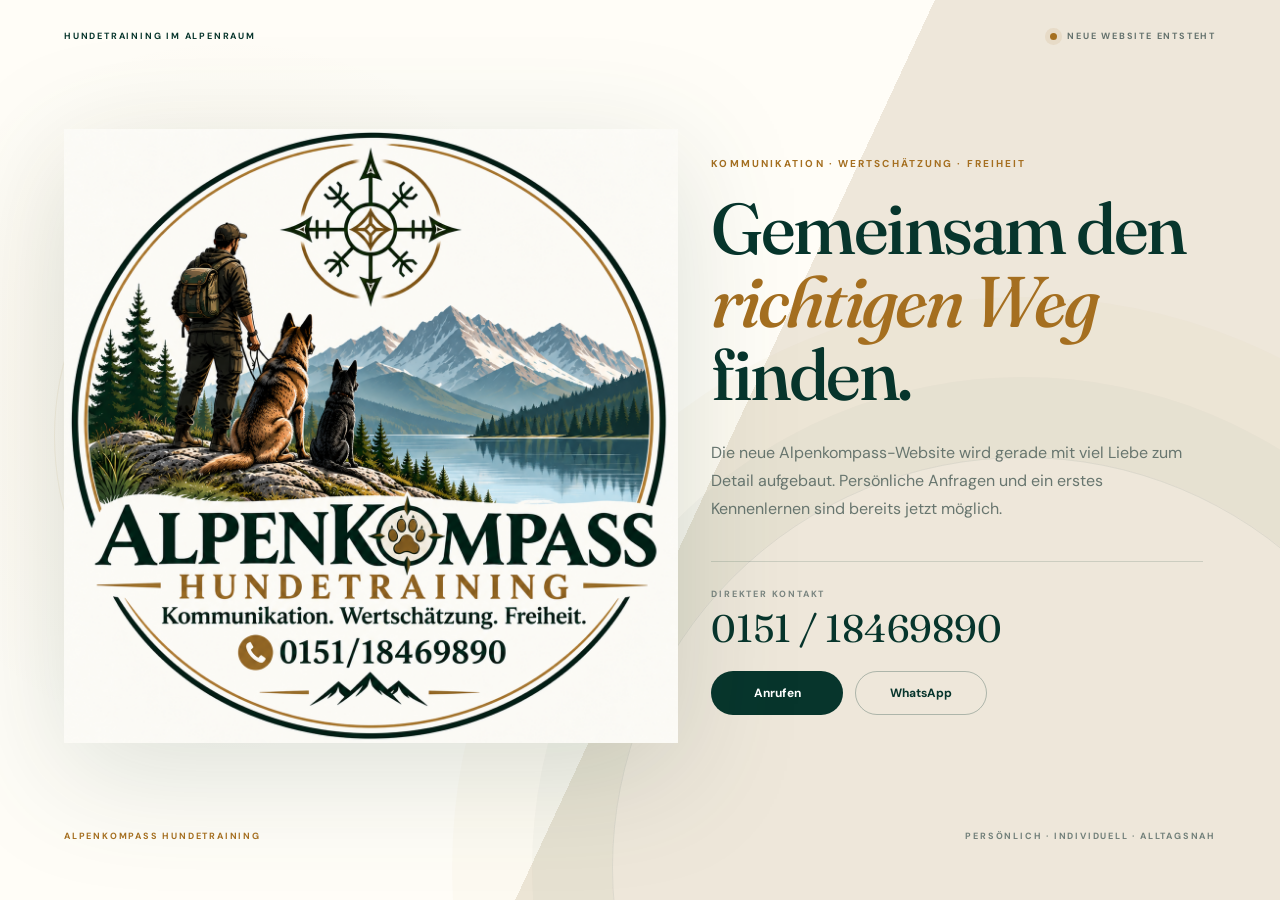
==== commit ec5c9fe8: "Logo Fokus - Landingpage" ====
--- a/index.html
+++ b/index.html
@@ -1,46 +1,34 @@
 <!doctype html>
 <html lang="de">
 <head>
-  <meta charset="utf-8">
-  <meta name="viewport" content="width=device-width,initial-scale=1">
-  <meta name="description" content="Alpenkompass Hundetraining. Gemeinsam den richtigen Weg finden.">
-  <meta name="theme-color" content="#0d3028">
-  <title>Alpenkompass Hundetraining</title>
-  <link rel="preconnect" href="https://fonts.googleapis.com">
-  <link rel="preconnect" href="https://fonts.gstatic.com" crossorigin>
-  <link href="https://fonts.googleapis.com/css2?family=DM+Sans:wght@400;500;600;700&family=Fraunces:opsz,wght@9..144,500;9..144,600&display=swap" rel="stylesheet">
-  <link rel="stylesheet" href="style.css">
+<meta charset="utf-8"><meta name="viewport" content="width=device-width,initial-scale=1">
+<meta name="theme-color" content="#f6f2e9"><meta name="description" content="Alpenkompass Hundetraining. Kommunikation. Wertschätzung. Freiheit.">
+<title>Alpenkompass Hundetraining</title>
+<link rel="preconnect" href="https://fonts.googleapis.com"><link rel="preconnect" href="https://fonts.gstatic.com" crossorigin>
+<link href="https://fonts.googleapis.com/css2?family=DM+Sans:wght@400;500;600;700&family=Fraunces:opsz,wght@9..144,500;9..144,600&display=swap" rel="stylesheet">
+<link rel="stylesheet" href="style.css">
 </head>
 <body>
-  <main class="page-shell">
-    <section class="hero" aria-labelledby="page-title">
-      <div class="top-line"><span>Hundetraining im Alpenraum</span><span class="status"><i></i> Website im Aufbau</span></div>
-
-      <div class="content">
-        <img class="logo" src="assets/alpenkompass-logo.png" alt="Alpenkompass Hundetraining Logo">
-        <p class="eyebrow">Kommunikation · Wertschätzung · Freiheit</p>
-        <h1 id="page-title">Gemeinsam den<br><em>richtigen Weg</em> finden.</h1>
-        <p class="intro">Die vollständige Alpenkompass-Website entsteht gerade. Für Fragen, ein erstes Kennenlernen oder Informationen zum individuellen Hundetraining ist Sebastian bereits persönlich erreichbar.</p>
-
-        <div class="actions">
-          <a class="button primary" href="tel:+4915118469890">Jetzt anrufen</a>
-          <a class="button secondary" href="https://wa.me/4915118469890" target="_blank" rel="noopener">WhatsApp schreiben</a>
-        </div>
+<main>
+<section class="landing">
+  <header><span class="micro">Hundetraining im Alpenraum</span><span class="build"><i></i> Neue Website entsteht</span></header>
+  <div class="hero-grid">
+    <div class="logo-stage">
+      <div class="halo"></div>
+      <img src="assets/alpenkompass-logo.png" alt="Alpenkompass Hundetraining Logo">
+    </div>
+    <div class="copy">
+      <p class="kicker">Kommunikation · Wertschätzung · Freiheit</p>
+      <h1>Gemeinsam den<br><em>richtigen Weg</em> finden.</h1>
+      <p class="lead">Die neue Alpenkompass-Website wird gerade mit viel Liebe zum Detail aufgebaut. Persönliche Anfragen und ein erstes Kennenlernen sind bereits jetzt möglich.</p>
+      <div class="contact-block">
+        <p class="label">Direkter Kontakt</p>
+        <a class="phone" href="tel:+4915118469890">0151 / 18469890</a>
+        <div class="actions"><a class="btn primary" href="tel:+4915118469890">Anrufen</a><a class="btn ghost" href="https://wa.me/4915118469890" target="_blank" rel="noopener">WhatsApp</a></div>
       </div>
-
-      <aside class="contact-card" aria-label="Kontaktdaten">
-        <p class="card-label">Direkter Kontakt</p>
-        <h2>Sebastian</h2>
-        <p class="card-copy">Persönlich, unverbindlich und auf Augenhöhe.</p>
-        <div class="rule"></div>
-        <a class="contact-row" href="tel:+4915118469890"><span>Telefon</span><strong>+49 151 18469890</strong></a>
-        <a class="contact-row" href="https://wa.me/4915118469890" target="_blank" rel="noopener"><span>WhatsApp</span><strong>Nachricht senden</strong></a>
-        <div class="note">Termine nach persönlicher Vereinbarung</div>
-      </aside>
-
-      <div class="landscape" aria-hidden="true"><span class="ridge r1"></span><span class="ridge r2"></span><span class="ridge r3"></span></div>
-      <footer><span>ALPENKOMPASS</span><span>Hundetraining mit Orientierung</span></footer>
-    </section>
-  </main>
-</body>
-</html>
+    </div>
+  </div>
+  <div class="bottom"><span>ALPENKOMPASS HUNDETRAINING</span><span>Persönlich · Individuell · Alltagsnah</span></div>
+</section>
+</main>
+</body></html>
--- a/style.css
+++ b/style.css
@@ -1 +1 @@
-:root{--pine:#0b2d25;--pine2:#123d33;--gold:#bd8a3d;--cream:#f4efe5;--white:#fff;--serif:"Fraunces",Georgia,serif;--sans:"DM Sans",Arial,sans-serif}*{box-sizing:border-box}html,body{margin:0;min-height:100%;background:var(--pine);font-family:var(--sans)}body{color:var(--white)}a{color:inherit;text-decoration:none}.page-shell{min-height:100vh}.hero{min-height:100vh;position:relative;isolation:isolate;overflow:hidden;padding:34px clamp(24px,6vw,90px) 28px;background:radial-gradient(circle at 76% 26%,rgba(189,138,61,.16),transparent 30%),linear-gradient(115deg,#0b2d25 0%,#0b2d25 58%,#123d33 100%)}.hero:before{content:"";position:absolute;inset:0;z-index:-3;background:linear-gradient(rgba(255,255,255,.025) 1px,transparent 1px);background-size:100% 62px}.top-line{display:flex;justify-content:space-between;align-items:center;text-transform:uppercase;letter-spacing:.2em;font-size:10px;color:rgba(255,255,255,.62)}.status{display:flex;gap:9px;align-items:center}.status i{width:7px;height:7px;border-radius:50%;background:var(--gold);box-shadow:0 0 0 6px rgba(189,138,61,.12)}.content{max-width:760px;padding:clamp(70px,10vh,120px) 0 135px;position:relative;z-index:2}.logo{width:min(560px,76vw);height:auto;margin:0 0 40px 0;filter:drop-shadow(0 24px 45px rgba(0,0,0,.18));border-radius:50%}.eyebrow{font-size:11px;text-transform:uppercase;letter-spacing:.22em;color:var(--gold);font-weight:700;margin:0 0 22px}h1{font-family:var(--serif);font-weight:500;font-size:clamp(48px,6.4vw,92px);line-height:1.02;letter-spacing:-.025em;margin:0}h1 em{font-weight:500;color:var(--gold)}.intro{max-width:660px;margin:28px 0 35px;color:rgba(255,255,255,.68);font-size:17px;line-height:1.75}.actions{display:flex;gap:13px;flex-wrap:wrap}.button{padding:14px 24px;border-radius:100px;font-size:13px;font-weight:700;transition:.25s ease}.button:hover{transform:translateY(-2px)}.primary{background:var(--gold);color:#fff}.secondary{border:1px solid rgba(255,255,255,.35)}.contact-card{position:absolute;right:clamp(24px,7vw,110px);top:50%;transform:translateY(-43%);width:min(370px,32vw);padding:38px;background:rgba(244,239,229,.97);color:var(--pine);box-shadow:0 30px 80px rgba(0,0,0,.26);z-index:3;border-top:4px solid var(--gold)}.card-label{text-transform:uppercase;letter-spacing:.2em;font-size:10px;color:var(--gold);font-weight:700}.contact-card h2{font-family:var(--serif);font-size:36px;margin:9px 0 6px;font-weight:600}.card-copy{font-size:13px;color:#65706b;margin:0}.rule{height:1px;background:#dcd4c5;margin:28px 0 14px}.contact-row{display:block;padding:14px 0;border-bottom:1px solid #e4ddcf}.contact-row span,.contact-row strong{display:block}.contact-row span{text-transform:uppercase;font-size:9px;letter-spacing:.18em;color:#7b817e}.contact-row strong{font-size:16px;margin-top:4px}.note{margin-top:24px;font-size:11px;color:#7a827e}.landscape{position:absolute;right:-2vw;bottom:0;width:52vw;height:48vh;z-index:-1;opacity:.72}.ridge{position:absolute;bottom:-17%;display:block;width:130%;height:78%;background:#0a281f;clip-path:polygon(0 100%,0 78%,14% 58%,26% 70%,42% 32%,55% 60%,69% 18%,83% 59%,100% 41%,100% 100%)}.r2{bottom:-5%;left:8%;opacity:.5;transform:scale(.85);background:#385c4e}.r3{bottom:2%;left:22%;opacity:.24;transform:scale(.68);background:var(--gold)}footer{position:absolute;bottom:27px;left:clamp(24px,6vw,90px);right:clamp(24px,6vw,90px);display:flex;justify-content:space-between;font-size:9px;text-transform:uppercase;letter-spacing:.2em;color:rgba(255,255,255,.45);z-index:4}@media(max-width:980px){.hero{padding-bottom:38px}.content{padding-bottom:70px}.contact-card{position:relative;right:auto;top:auto;transform:none;width:min(100%,620px);margin:0 0 95px}.landscape{width:100vw;opacity:.4}footer{position:relative;left:auto;right:auto;bottom:auto}}@media(max-width:600px){.hero{padding:24px 20px}.top-line>span:first-child{display:none}.top-line{justify-content:flex-end}.content{padding-top:65px}.logo{width:100%;margin-bottom:34px}h1{font-size:47px}.intro{font-size:15px}.actions{display:grid}.button{text-align:center}.contact-card{padding:28px}.contact-card h2{font-size:30px}footer{gap:30px;line-height:1.6}}
+:root{--forest:#07352c;--forest2:#0b493c;--gold:#a56f20;--cream:#f6f2e9;--paper:#fffdf7;--ink:#123b31;--muted:#68766f;--serif:"Fraunces",Georgia,serif;--sans:"DM Sans",Arial,sans-serif}*{box-sizing:border-box}html,body{margin:0;min-height:100%;font-family:var(--sans);background:var(--cream);color:var(--ink)}a{color:inherit;text-decoration:none}.landing{min-height:100vh;position:relative;overflow:hidden;padding:30px clamp(24px,5vw,76px) 26px;background:radial-gradient(circle at 18% 44%,rgba(165,111,32,.08),transparent 31%),linear-gradient(115deg,var(--paper) 0 55%,#eee7da 55% 100%)}.landing:after{content:"";position:absolute;right:-12%;bottom:-42%;width:64vw;height:64vw;border:1px solid rgba(7,53,44,.08);border-radius:50%;box-shadow:0 0 0 80px rgba(7,53,44,.025),0 0 0 160px rgba(165,111,32,.025)}header,.bottom{position:relative;z-index:5;display:flex;align-items:center;justify-content:space-between;text-transform:uppercase;letter-spacing:.2em;font-size:9px;font-weight:700}.micro{color:var(--forest)}.build{display:flex;align-items:center;gap:10px;color:#64726d}.build i{width:7px;height:7px;background:var(--gold);border-radius:50%;box-shadow:0 0 0 5px rgba(165,111,32,.10)}.hero-grid{min-height:calc(100vh - 112px);display:grid;grid-template-columns:minmax(420px,1.05fr) minmax(440px,.95fr);gap:clamp(40px,7vw,110px);align-items:center;position:relative;z-index:2}.logo-stage{min-height:640px;display:grid;place-items:center;position:relative}.logo-stage img{width:min(670px,48vw);height:auto;position:relative;z-index:2;filter:drop-shadow(0 28px 60px rgba(18,59,49,.15));transition:transform .4s ease}.logo-stage img:hover{transform:translateY(-4px)}.halo{position:absolute;width:min(610px,45vw);aspect-ratio:1;border-radius:50%;background:radial-gradient(circle,rgba(255,255,255,.74) 0 52%,rgba(165,111,32,.08) 53% 55%,transparent 56%);box-shadow:0 0 0 1px rgba(165,111,32,.08)}.copy{max-width:650px;padding-right:1vw}.kicker{margin:0 0 22px;color:var(--gold);font-size:10px;font-weight:700;text-transform:uppercase;letter-spacing:.21em}h1{font-family:var(--serif);font-weight:500;font-size:clamp(48px,5.6vw,82px);letter-spacing:-.035em;line-height:1.02;margin:0;color:var(--forest)}h1 em{font-weight:500;color:var(--gold)}.lead{font-size:16px;line-height:1.75;color:var(--muted);max-width:590px;margin:28px 0 38px}.contact-block{padding-top:26px;border-top:1px solid rgba(7,53,44,.15);max-width:560px}.label{margin:0 0 4px;text-transform:uppercase;letter-spacing:.2em;font-size:9px;color:#7a8580;font-weight:700}.phone{font-family:var(--serif);display:inline-block;font-size:clamp(27px,3vw,40px);color:var(--forest);margin-bottom:19px}.actions{display:flex;gap:12px}.btn{display:inline-flex;justify-content:center;align-items:center;min-width:132px;padding:13px 20px;border-radius:100px;font-size:12px;font-weight:700;transition:.25s}.btn:hover{transform:translateY(-2px)}.primary{background:var(--forest);color:#fff}.ghost{border:1px solid rgba(7,53,44,.28);color:var(--forest)}.bottom{color:#72807a}.bottom span:first-child{color:var(--gold)}@media(max-width:980px){.landing{background:var(--paper)}.hero-grid{grid-template-columns:1fr;gap:0;padding:50px 0 65px}.logo-stage{min-height:auto}.logo-stage img{width:min(680px,86vw)}.halo{width:min(610px,80vw)}.copy{text-align:center;margin:20px auto 0;padding:0}.lead{margin-left:auto;margin-right:auto}.contact-block{margin:0 auto}.actions{justify-content:center}.bottom{margin-top:10px}}@media(max-width:600px){.landing{padding:22px 19px}.micro{display:none}header{justify-content:flex-end}.hero-grid{padding-top:42px}.logo-stage img{width:94vw}.halo{width:88vw}.copy{margin-top:30px}h1{font-size:46px}.lead{font-size:15px}.actions{display:grid}.btn{width:100%}.bottom{gap:22px;line-height:1.6}.bottom span:last-child{text-align:right}}
